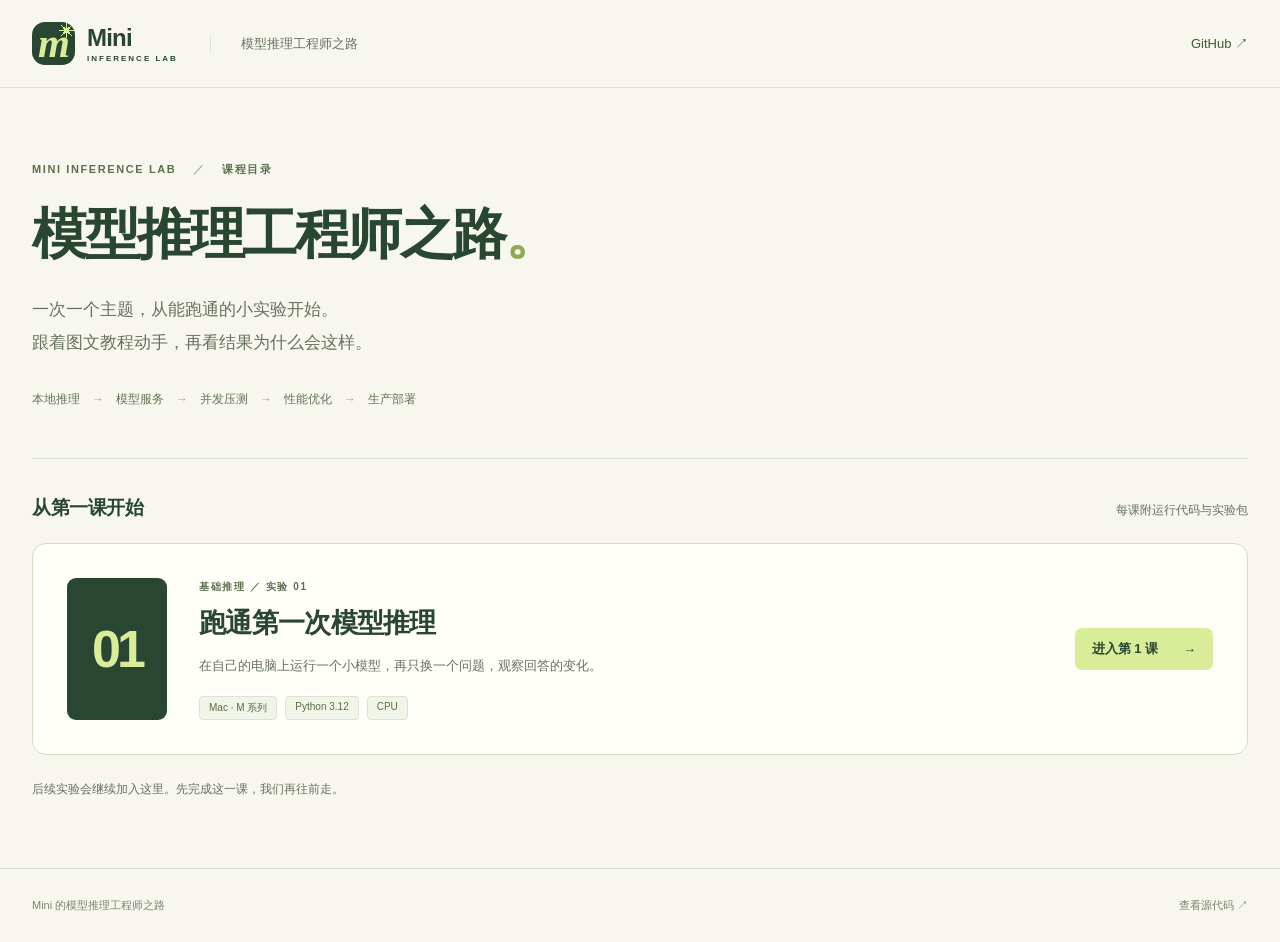
==== docs/index.html @ 0062525c "Use a neutral prompt for the first inference experiment" ====
<!doctype html>
<html lang="zh-CN">
<head>
  <meta charset="utf-8">
  <meta name="viewport" content="width=device-width, initial-scale=1">
  <meta name="theme-color" content="#f7f6ef">
  <meta name="description" content="Mini 的模型推理工程师之路：一次一个小实验，图文教程、运行代码与实验包。">
  <title>课程目录 · Mini 的模型推理工程师之路</title>
  <link rel="icon" href="assets/favicon.svg" type="image/svg+xml">
  <link rel="stylesheet" href="assets/site.css?v=3a48f8fc6dbc">
</head>
<body class="catalog-page">
  <a class="skip-link" href="#lessons">跳到课程目录</a>
  <header class="site-header">
    <a class="brand" href="./" aria-label="Mini Inference Lab 首页"><span class="brand-mark">m<span>✳</span></span><span>Mini<span class="brand-sub">INFERENCE LAB</span></span></a>
    <span class="series-name">模型推理工程师之路</span>
    <a class="repository-link" href="https://github.com/newbdez33/mini-inference-lab">GitHub ↗</a>
  </header>
  <main>
    <section class="catalog-intro" aria-labelledby="page-title">
      <p class="eyebrow">MINI INFERENCE LAB <span>／</span> 课程目录</p>
      <h1 id="page-title">模型推理工程师之路<span>。</span></h1>
      <p class="hero-description">一次一个主题，从能跑通的小实验开始。<br>跟着图文教程动手，再看结果为什么会这样。</p>
      <p class="catalog-route">本地推理 <span>→</span> 模型服务 <span>→</span> 并发压测 <span>→</span> 性能优化 <span>→</span> 生产部署</p>
    </section>
    <section id="lessons" class="lesson-list" aria-labelledby="lesson-list-title">
      <div class="lesson-list-heading"><h2 id="lesson-list-title">从第一课开始</h2><p>每课附运行代码与实验包</p></div>
      <article class="lesson-card">
        <span class="lesson-number" aria-hidden="true">01</span>
        <div class="lesson-description"><p class="eyebrow">基础推理 ／ 实验 01</p><h3><a href="ep1/">跑通第一次模型推理</a></h3><p>在自己的电脑上运行一个小模型，再只换一个问题，观察回答的变化。</p><ul class="lesson-tags" aria-label="实验环境"><li>Mac · M 系列</li><li>Python 3.12</li><li>CPU</li></ul></div>
        <a class="lesson-entry" href="ep1/" aria-label="进入第 1 课：跑通第一次模型推理">进入第 1 课 <span aria-hidden="true">→</span></a>
      </article>
      <p class="catalog-note">后续实验会继续加入这里。先完成这一课，我们再往前走。</p>
    </section>
  </main>
  <footer class="site-footer"><span>Mini 的模型推理工程师之路</span><div><a href="https://github.com/newbdez33/mini-inference-lab">查看源代码 ↗</a></div></footer>
</body>
</html>
---- docs/assets/site.css ----
:root { color-scheme: light; --paper: #f7f6ef; --ink: #294632; --muted: #65725f; --line: #dce2d2; --lime: #d9ed99; --code: #263c30; }
* { box-sizing: border-box; }
html { scroll-padding-top: 110px; }
body { margin: 0; background: var(--paper); color: var(--ink); font-family: -apple-system, BlinkMacSystemFont, "PingFang SC", "Microsoft YaHei", sans-serif; -webkit-font-smoothing: antialiased; }
a { color: #385c35; text-underline-offset: 4px; }
a:hover { color: #152f20; }
button, a { -webkit-tap-highlight-color: transparent; }
button { font: inherit; cursor: pointer; }
:focus-visible { outline: 3px solid #6c863f; outline-offset: 4px; }
.skip-link { position: fixed; top: -80px; left: 20px; padding: 14px 20px; background: white; z-index: 100; }
.skip-link:focus { top: 12px; }
.site-header { height: 88px; border-bottom: 1px solid var(--line); display: flex; align-items: center; gap: 32px; padding: 0 max(32px, calc((100vw - 1320px) / 2)); background: #f7f6eff5; position: sticky; top: 0; z-index: 10; }
.brand { display: flex; align-items: center; gap: 12px; color: var(--ink); text-decoration: none; font-size: 24px; font-weight: 750; letter-spacing: -.8px; }
.brand-mark { width: 43px; height: 43px; border-radius: 13px; background: var(--ink); color: var(--lime); font: italic 700 41px/43px Georgia, serif; text-align: center; position: relative; }
.brand-mark > span { position: absolute; font: 16px/1 sans-serif; top: 2px; right: 1px; }
.brand-sub { display: block; font-size: 8px; font-weight: 600; letter-spacing: 2px; margin-top: 2px; }
.series-name { border-left: 1px solid var(--line); padding-left: 30px; color: var(--muted); font-size: 13px; }
.repository-link { margin-left: auto; font-size: 13px; text-decoration: none; }
main { max-width: 1320px; margin: auto; padding: 0 32px; }
.breadcrumb { display: flex; align-items: center; gap: 13px; padding-top: 28px; color: var(--muted); font-size: 12px; }
.breadcrumb a { text-decoration: none; }
.breadcrumb + .hero { padding-top: 38px; }
.hero { display: grid; grid-template-columns: 1.2fr 1fr; gap: 72px; padding: 76px 0 72px; align-items: center; border-bottom: 1px solid var(--line); }
.eyebrow { font-size: 11px; font-weight: 700; letter-spacing: 1.6px; line-height: 1.7; margin: 0 0 20px; color: #5a714c; }
.eyebrow span { padding: 0 12px; color: #a3ae94; }
h1 { font-size: clamp(36px, 4.3vw, 58px); line-height: 1.3; letter-spacing: -2.5px; margin: 0; font-weight: 750; }
h1 > span { color: #90aa54; }
.hero-description { font-size: 17px; line-height: 1.9; color: var(--muted); margin: 24px 0 28px; }
.hero-actions { display: flex; align-items: center; gap: 25px; }
.primary-button { display: inline-flex; gap: 30px; align-items: center; padding: 15px 22px; background: var(--ink); color: #fffef3; border-radius: 9px; text-decoration: none; font-size: 14px; font-weight: 650; }
.primary-button:hover { background: #3d5a39; color: #fffef3; }
.primary-button span { color: var(--lime); font-size: 20px; }
.secondary-link { font-size: 13px; text-decoration: none; }
.hero-meta { font-size: 11px; color: #647357; margin: 24px 0 0; }
.hero-meta span { margin: 0 11px; }
.hero-terminal { background: var(--code); color: #f1f3e5; border-radius: 16px; overflow: hidden; box-shadow: 0 12px 0 #e4e7d8; }
.terminal-bar { display: flex; align-items: center; justify-content: space-between; padding: 17px 24px; background: #344c3c; font: 10px/1.4 ui-monospace, monospace; color: #c3d0b5; letter-spacing: 1.2px; }
.terminal-dots { letter-spacing: 4px; font-size: 9px; color: #94a87d; }
.terminal-content { padding: 28px 30px 24px; }
.terminal-prompt { font: 12px/1.5 ui-monospace, monospace; color: #bace95; margin: 0 0 10px; }
.terminal-question { font-size: 18px; margin: 0; line-height: 1.6; }
.terminal-divider { height: 1px; background: #49604a; margin: 24px 0; }
.terminal-answer { font-size: 18px; line-height: 1.9; margin: 0; }
.terminal-caption { color: #bfccb3; font-size: 10px; margin: 22px 0 0; }
.tutorial-layout { display: grid; grid-template-columns: 245px minmax(0, 1fr); gap: 70px; align-items: start; padding: 52px 0 72px; }
.sidebar { position: sticky; top: 120px; font-size: 13px; }
.nav-label { margin: 0 0 17px; font-size: 11px; letter-spacing: 2px; color: #708160; }
.toc ul { list-style: none; margin: 0; padding: 0; }
.toc > ul > li { margin: 4px 0; }
.toc a { display: block; padding: 10px 12px; border-left: 2px solid transparent; color: #6b775f; text-decoration: none; line-height: 1.5; }
.toc a:hover, .toc a[aria-current="location"] { color: var(--ink); border-left-color: #839c4b; background: #ebefdf; }
.sidebar-note { border-top: 1px solid var(--line); margin-top: 24px; padding: 24px 12px; display: flex; gap: 13px; color: #7b896a; }
.sidebar-note > span { font-size: 28px; }
.sidebar-note p { margin: 0; font-size: 11px; line-height: 1.9; }
.tutorial { max-width: 870px; min-width: 0; font-size: 15px; line-height: 1.95; color: #3e503c; }
.tutorial > p:first-child { font-size: 19px; line-height: 1.8; color: var(--ink); margin-top: 0; }
.tutorial h2 { color: var(--ink); font-size: 26px; line-height: 1.5; letter-spacing: -.6px; margin: 60px 0 23px; padding-top: 28px; border-top: 1px solid var(--line); }
.tutorial h2:first-of-type { margin-top: 38px; }
.tutorial p { margin: 17px 0; }
.tutorial strong { color: #294632; font-weight: 650; }
.tutorial ol, .tutorial ul { padding-left: 24px; }
.tutorial li { margin: 10px 0; }
code { font-family: ui-monospace, SFMono-Regular, Menlo, Consolas, "Liberation Mono", monospace; font-size: .88em; background: #e9eddf; color: #315433; padding: 2px 5px; border-radius: 4px; overflow-wrap: anywhere; }
pre { background: var(--code); color: #edf3e0; padding: 22px 23px; border-radius: 10px; overflow-x: auto; font-size: 14px; line-height: 1.85; margin: 19px 0; tab-size: 4; }
pre code { font-size: inherit; background: none; color: inherit; padding: 0; border-radius: 0; overflow-wrap: normal; white-space: pre; }
.code-block { margin: 22px 0; border-radius: 10px; background: var(--code); overflow: hidden; }
.code-block pre { margin: 0; border-radius: 0; padding-top: 14px; }
.code-toolbar { display: flex; justify-content: space-between; align-items: center; padding: 10px 16px 0 23px; color: #c4d4b4; font: 10px/1.7 ui-monospace, monospace; letter-spacing: 1px; }
.copy-button { color: #e6eed9; background: #3d5540; border: 1px solid #66805a; border-radius: 5px; padding: 4px 10px; font-size: 11px; letter-spacing: 0; min-width: 66px; }
.copy-button:hover { background: #506a43; }
.tutorial table { border-collapse: collapse; width: 100%; margin: 24px 0; font-size: 13px; }
.tutorial th, .tutorial td { border-bottom: 1px solid var(--line); padding: 13px 14px; text-align: left; vertical-align: top; }
.tutorial th { color: var(--ink); font-weight: 650; background: #edf0e3; }
.tutorial td:first-child { min-width: 145px; }
.tutorial blockquote { margin: 24px 0; border-left: 3px solid #93aa5a; padding: 12px 23px; background: #edf1df; color: #344d2e; border-radius: 0 10px 10px 0; }
.tutorial blockquote p { margin: 5px 0; font-size: 16px; }
.tutorial a[href$="mini-lab-01.zip"] { display: inline-block; background: var(--lime); border: 1px solid #bdce8e; border-radius: 7px; padding: 8px 17px; text-decoration: none; font-size: 14px; font-weight: 650; }
details { margin: 25px 0; border: 1px solid #d4ddc8; border-radius: 10px; background: #fcfcf6; padding: 0 22px; }
summary { color: #3f5b35; cursor: pointer; font-size: 14px; font-weight: 650; padding: 16px 0; }
details[open] { padding-bottom: 13px; }
.next-experiment { border-top: 1px solid var(--line); padding: 43px 0 55px; display: flex; justify-content: space-between; align-items: center; }
.next-experiment h2 { margin: 0; font-size: 25px; letter-spacing: -.5px; }
.next-experiment .eyebrow { margin-bottom: 10px; }
.next-experiment p:last-child { color: var(--muted); font-size: 13px; margin: 15px 0 0; }
.next-experiment > span { font-size: 80px; letter-spacing: -6px; color: #d1d9bf; font-weight: 750; }
.site-footer { border-top: 1px solid var(--line); padding: 27px max(32px, calc((100vw - 1256px) / 2)); display: flex; justify-content: space-between; gap: 24px; color: #78856c; font-size: 11px; line-height: 1.7; }
.site-footer > div { display: flex; gap: 24px; }
.site-footer a { color: inherit; text-decoration: none; }
.catalog-page { min-height: 100vh; display: flex; flex-direction: column; }
.catalog-page main { width: 100%; flex: 1; }
.catalog-intro { padding: 72px 0 48px; border-bottom: 1px solid var(--line); }
.catalog-route { display: flex; flex-wrap: wrap; gap: 12px; font-size: 12px; line-height: 1.8; color: #647357; margin: 30px 0 0; }
.catalog-route span { color: #9aaa80; }
.lesson-list { padding: 36px 0 68px; }
.lesson-list-heading { display: flex; align-items: baseline; justify-content: space-between; gap: 20px; margin-bottom: 22px; }
.lesson-list-heading h2 { margin: 0; font-size: 19px; letter-spacing: -.4px; }
.lesson-list-heading p { margin: 0; color: var(--muted); font-size: 12px; }
.lesson-card { display: grid; grid-template-columns: 100px minmax(0, 1fr) auto; align-items: center; gap: 32px; padding: 34px; background: #fffef8; border: 1px solid #d3ddc4; border-radius: 14px; }
.lesson-number { display: flex; align-items: center; justify-content: center; min-height: 126px; align-self: stretch; border-radius: 9px; background: var(--ink); color: var(--lime); font-size: 52px; font-weight: 650; letter-spacing: -4px; }
.lesson-description .eyebrow { margin-bottom: 10px; font-size: 10px; }
.lesson-description h3 { margin: 0; font-size: 27px; letter-spacing: -.7px; }
.lesson-description h3 a { text-decoration: none; color: var(--ink); }
.lesson-description h3 a:hover { text-decoration: underline; }
.lesson-description > p:not(.eyebrow) { margin: 13px 0 0; color: var(--muted); font-size: 13px; line-height: 1.8; }
.lesson-tags { list-style: none; display: flex; flex-wrap: wrap; gap: 8px; margin: 18px 0 0; padding: 0; }
.lesson-tags li { font-size: 10px; color: #586e45; border: 1px solid #dce3cf; background: #f1f4e8; padding: 4px 9px; border-radius: 4px; }
.lesson-entry { display: inline-flex; align-items: center; gap: 25px; padding: 12px 17px; border-radius: 7px; background: var(--lime); color: var(--ink); text-decoration: none; font-size: 13px; font-weight: 650; white-space: nowrap; }
.lesson-entry:hover { background: #cde48a; }
.catalog-note { font-size: 12px; color: var(--muted); margin: 24px 0 0; line-height: 1.8; }
.sr-only { position: absolute; width: 1px; height: 1px; padding: 0; margin: -1px; overflow: hidden; clip: rect(0,0,0,0); white-space: nowrap; border: 0; }
@media (max-width: 1040px) {
  .hero { gap: 35px; }
  .tutorial-layout { gap: 38px; grid-template-columns: 210px minmax(0, 1fr); }
  .hero-actions { gap: 17px; }
  .primary-button { gap: 15px; }
}
@media (max-width: 800px) {
  .site-header { height: 76px; padding: 0 24px; gap: 20px; }
  .series-name { display: none; }
  main { padding: 0 24px; }
  .hero { grid-template-columns: 1fr; gap: 36px; padding: 44px 0; }
  .hero-terminal { max-width: 560px; }
  .hero-description { font-size: 16px; margin: 21px 0 25px; }
  .tutorial-layout { grid-template-columns: 1fr; gap: 24px; padding-top: 32px; }
  .sidebar { position: static; border-bottom: 1px solid var(--line); padding-bottom: 25px; }
  .toc ul { display: grid; grid-template-columns: 1fr 1fr; gap: 4px 15px; }
  .toc a { padding: 7px 8px; font-size: 12px; }
  .sidebar-note { display: none; }
  .tutorial { max-width: none; }
  .tutorial h2 { font-size: 23px; margin-top: 44px; }
  .site-footer { padding: 24px; flex-wrap: wrap; }
  .catalog-intro { padding: 44px 0 34px; }
  .lesson-card { grid-template-columns: 66px minmax(0, 1fr); gap: 24px; padding: 25px; }
  .lesson-number { min-height: 80px; max-height: 100px; font-size: 38px; }
  .lesson-entry { grid-column: 2; justify-self: start; }
  .lesson-list-heading { align-items: flex-start; flex-direction: column; gap: 9px; }
}
@media (max-width: 480px) {
  .site-header { padding: 0 20px; }
  main { padding: 0 20px; }
  h1 { font-size: 36px; letter-spacing: -1.6px; }
  .hero-actions { gap: 18px; }
  .primary-button { padding: 13px 17px; font-size: 13px; }
  .secondary-link { font-size: 12px; }
  .hero-meta { font-size: 10px; }
  .hero-meta span { margin: 0 6px; }
  .terminal-content { padding: 24px; }
  .terminal-answer { font-size: 17px; }
  .tutorial { font-size: 14px; }
  .tutorial > p:first-child { font-size: 17px; }
  .tutorial th, .tutorial td { padding: 10px 8px; overflow-wrap: anywhere; }
  .tutorial td:first-child { min-width: 0; width: 35%; }
  .tutorial table { font-size: 12px; }
  pre { font-size: 12px; padding-left: 17px; padding-right: 17px; }
  .code-toolbar { padding-left: 17px; }
  details { padding-left: 14px; padding-right: 14px; }
  .next-experiment h2 { font-size: 20px; }
  .next-experiment > span { font-size: 56px; margin-left: 18px; }
  .catalog-intro h1 { font-size: 34px; line-height: 1.4; }
  .catalog-route { gap: 7px; font-size: 11px; }
  .lesson-card { grid-template-columns: 1fr; gap: 20px; padding: 24px; }
  .lesson-number { width: 56px; min-height: 56px; font-size: 31px; letter-spacing: -2px; }
  .lesson-description h3 { font-size: 25px; }
  .lesson-entry { grid-column: 1; }
}
@media (prefers-reduced-motion: no-preference) { html { scroll-behavior: smooth; } }
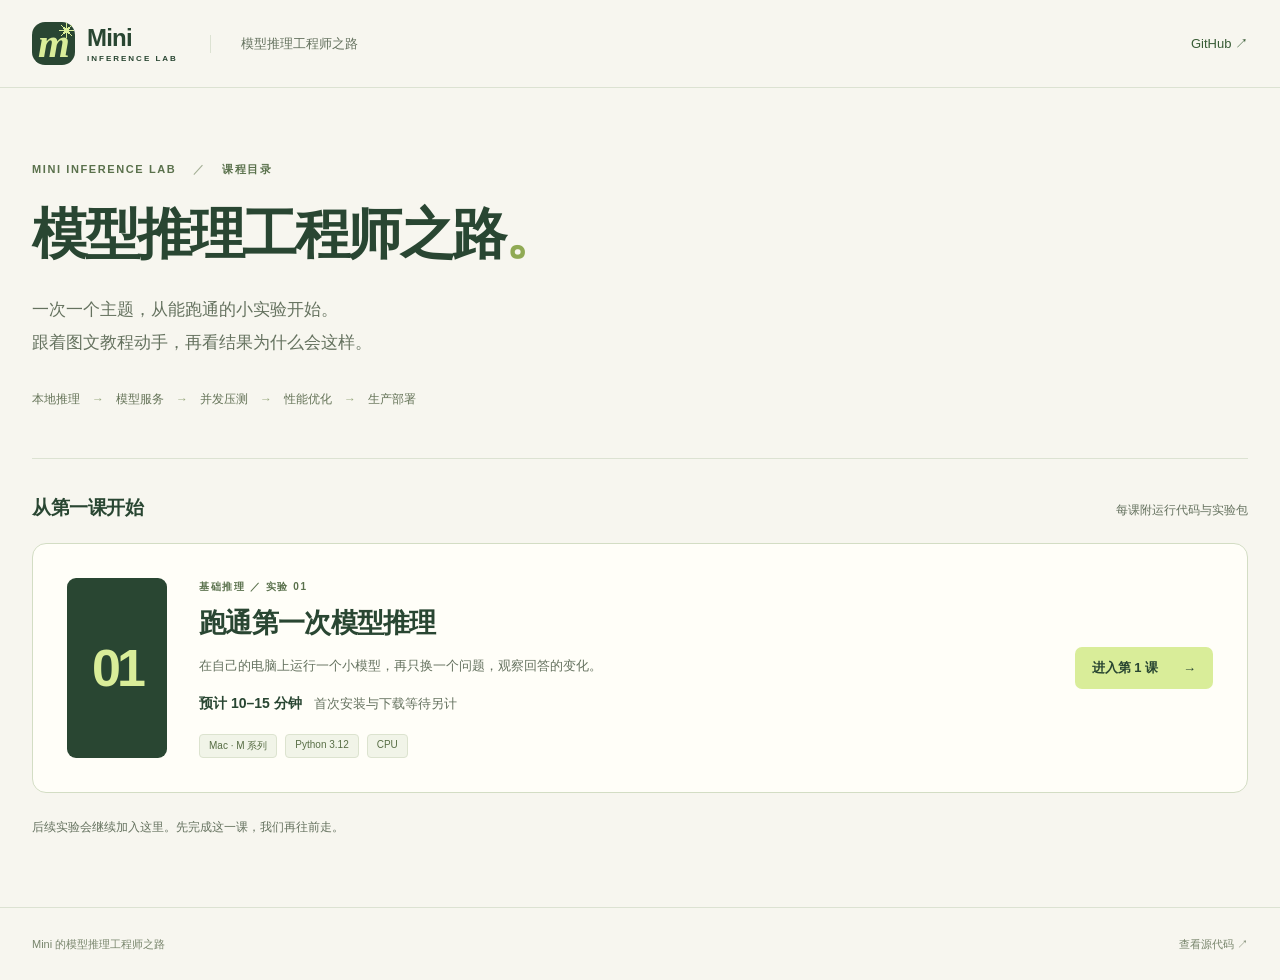
==== commit 6ad5fcb4: "Show estimated time for the first experiment" ====
--- a/docs/index.html
+++ b/docs/index.html
@@ -7,7 +7,7 @@
   <meta name="description" content="Mini 的模型推理工程师之路：一次一个小实验，图文教程、运行代码与实验包。">
   <title>课程目录 · Mini 的模型推理工程师之路</title>
   <link rel="icon" href="assets/favicon.svg" type="image/svg+xml">
-  <link rel="stylesheet" href="assets/site.css?v=3a48f8fc6dbc">
+  <link rel="stylesheet" href="assets/site.css?v=75980ca9693e">
 </head>
 <body class="catalog-page">
   <a class="skip-link" href="#lessons">跳到课程目录</a>
@@ -27,7 +27,7 @@
       <div class="lesson-list-heading"><h2 id="lesson-list-title">从第一课开始</h2><p>每课附运行代码与实验包</p></div>
       <article class="lesson-card">
         <span class="lesson-number" aria-hidden="true">01</span>
-        <div class="lesson-description"><p class="eyebrow">基础推理 ／ 实验 01</p><h3><a href="ep1/">跑通第一次模型推理</a></h3><p>在自己的电脑上运行一个小模型，再只换一个问题，观察回答的变化。</p><ul class="lesson-tags" aria-label="实验环境"><li>Mac · M 系列</li><li>Python 3.12</li><li>CPU</li></ul></div>
+        <div class="lesson-description"><p class="eyebrow">基础推理 ／ 实验 01</p><h3><a href="ep1/">跑通第一次模型推理</a></h3><p>在自己的电脑上运行一个小模型，再只换一个问题，观察回答的变化。</p><p class="experiment-time"><strong>预计 10–15 分钟</strong><span>首次安装与下载等待另计</span></p><ul class="lesson-tags" aria-label="实验环境"><li>Mac · M 系列</li><li>Python 3.12</li><li>CPU</li></ul></div>
         <a class="lesson-entry" href="ep1/" aria-label="进入第 1 课：跑通第一次模型推理">进入第 1 课 <span aria-hidden="true">→</span></a>
       </article>
       <p class="catalog-note">后续实验会继续加入这里。先完成这一课，我们再往前走。</p>
--- a/docs/assets/site.css
+++ b/docs/assets/site.css
@@ -33,6 +33,9 @@
 .secondary-link { font-size: 13px; text-decoration: none; }
 .hero-meta { font-size: 11px; color: #647357; margin: 24px 0 0; }
 .hero-meta span { margin: 0 11px; }
+.experiment-time { display: flex; flex-wrap: wrap; align-items: baseline; gap: 4px 12px; margin: 18px 0; color: var(--muted); line-height: 1.8; }
+.experiment-time strong { color: var(--ink); font-size: 14px; font-weight: 600; white-space: nowrap; }
+.experiment-time span { font-size: 13px; }
 .hero-terminal { background: var(--code); color: #f1f3e5; border-radius: 16px; overflow: hidden; box-shadow: 0 12px 0 #e4e7d8; }
 .terminal-bar { display: flex; align-items: center; justify-content: space-between; padding: 17px 24px; background: #344c3c; font: 10px/1.4 ui-monospace, monospace; color: #c3d0b5; letter-spacing: 1.2px; }
 .terminal-dots { letter-spacing: 4px; font-size: 9px; color: #94a87d; }
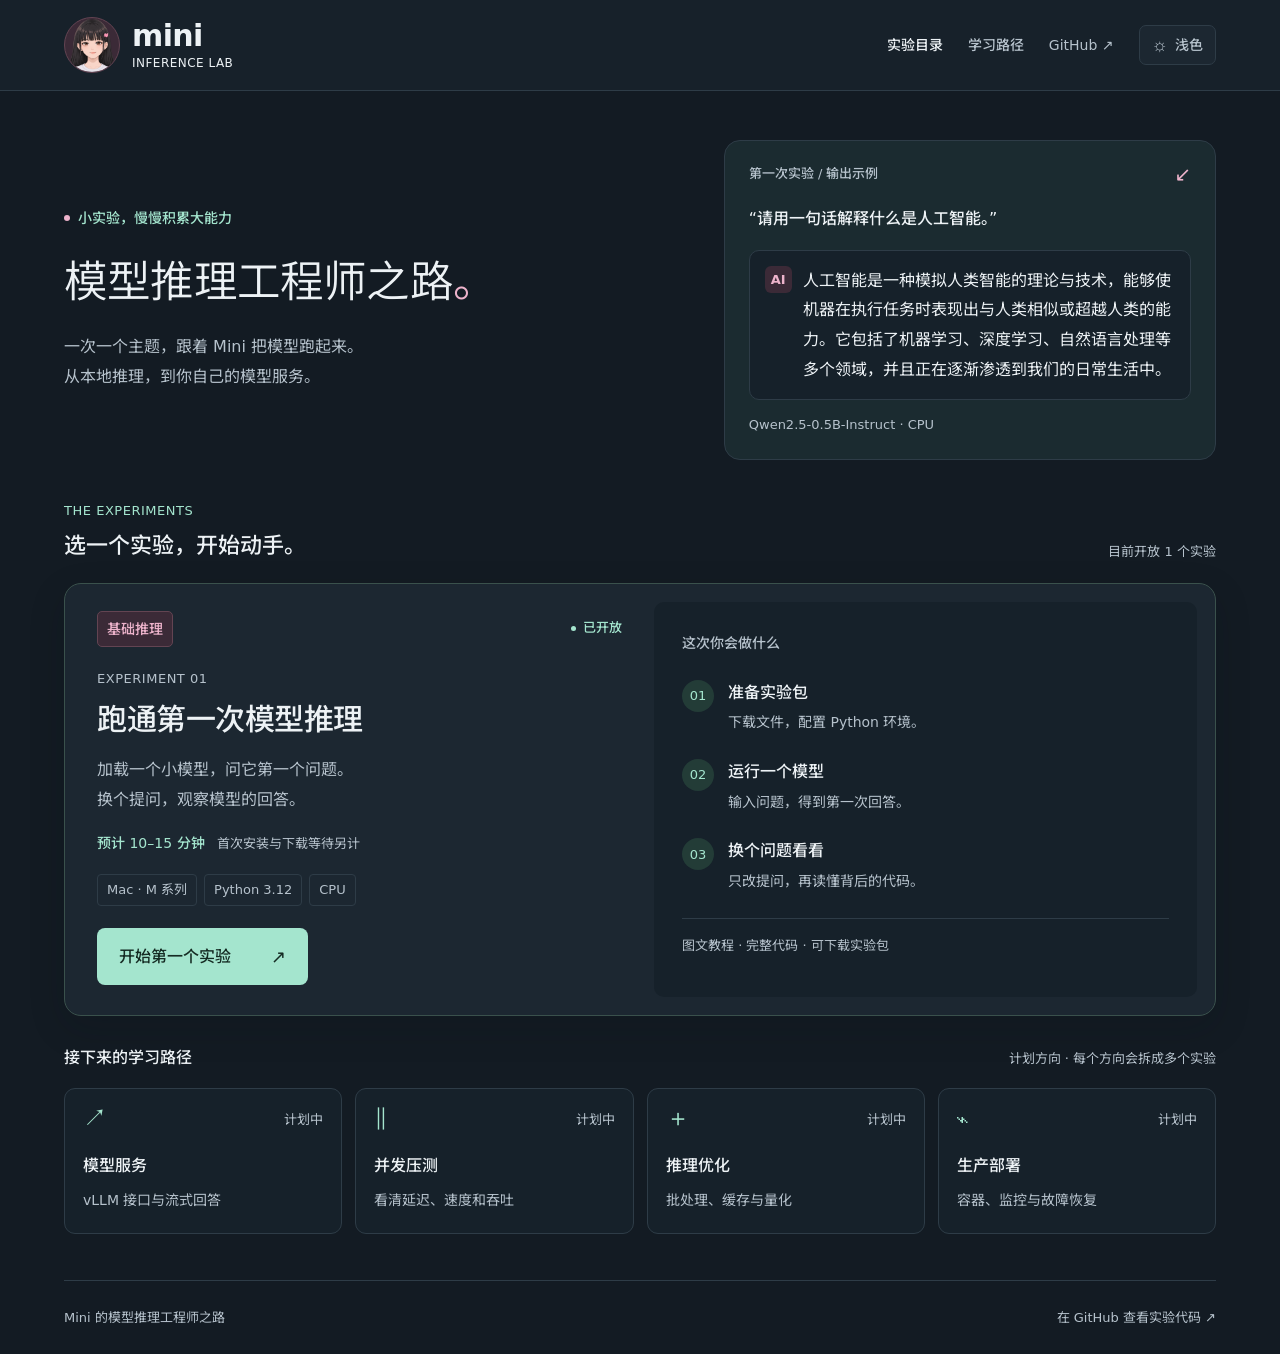
==== commit 738a22c3: "Publish the approved theme and move the first lesson to /1/" ====
--- a/docs/index.html
+++ b/docs/index.html
@@ -1,38 +1,75 @@
 <!doctype html>
-<html lang="zh-CN">
+<html lang="zh-CN" data-theme="dark">
 <head>
   <meta charset="utf-8">
   <meta name="viewport" content="width=device-width, initial-scale=1">
-  <meta name="theme-color" content="#f7f6ef">
+  <meta name="theme-color" content="#131b23">
   <meta name="description" content="Mini 的模型推理工程师之路：一次一个小实验，图文教程、运行代码与实验包。">
   <title>课程目录 · Mini 的模型推理工程师之路</title>
-  <link rel="icon" href="assets/favicon.svg" type="image/svg+xml">
-  <link rel="stylesheet" href="assets/site.css?v=75980ca9693e">
+  <link rel="canonical" href="https://newbdez33.github.io/mini-inference-lab/">
+  <link rel="icon" href="assets/mini-head.png" type="image/png">
+  <link rel="preload" href="assets/fonts/noto-sans-sc-lab.woff2" as="font" type="font/woff2" crossorigin>
+  <script src="assets/theme.js?v=ef3ef90701ad"></script>
+  <link rel="stylesheet" href="assets/site.css?v=29868e59d296">
 </head>
 <body class="catalog-page">
-  <a class="skip-link" href="#lessons">跳到课程目录</a>
+  <a class="skip-link" href="#catalog">跳到实验目录</a>
   <header class="site-header">
-    <a class="brand" href="./" aria-label="Mini Inference Lab 首页"><span class="brand-mark">m<span>✳</span></span><span>Mini<span class="brand-sub">INFERENCE LAB</span></span></a>
-    <span class="series-name">模型推理工程师之路</span>
-    <a class="repository-link" href="https://github.com/newbdez33/mini-inference-lab">GitHub ↗</a>
+    <a class="brand" href="./" aria-label="Mini Inference Lab 首页"><span class="avatar"><img src="assets/mini-head.png" alt="" width="56" height="56"></span><span>mini<span class="brand-sub">INFERENCE LAB</span></span></a>
+    <nav aria-label="主导航">
+      <a class="nav-catalog" href="#catalog" aria-current="page">实验目录</a>
+      <a class="nav-roadmap" href="#roadmap">学习路径</a>
+      <a class="nav-github" href="https://github.com/newbdez33/mini-inference-lab" target="_blank" rel="noopener">GitHub ↗</a>
+      <button class="theme-toggle" type="button" aria-label="切换为浅色主题"><span data-theme-icon aria-hidden="true">☼</span><span data-theme-label>浅色</span></button>
+    </nav>
   </header>
-  <main>
-    <section class="catalog-intro" aria-labelledby="page-title">
-      <p class="eyebrow">MINI INFERENCE LAB <span>／</span> 课程目录</p>
-      <h1 id="page-title">模型推理工程师之路<span>。</span></h1>
-      <p class="hero-description">一次一个主题，从能跑通的小实验开始。<br>跟着图文教程动手，再看结果为什么会这样。</p>
-      <p class="catalog-route">本地推理 <span>→</span> 模型服务 <span>→</span> 并发压测 <span>→</span> 性能优化 <span>→</span> 生产部署</p>
+  <main class="lab-layout">
+    <section class="lab-hero" aria-labelledby="page-title">
+      <div class="lab-hero-copy">
+        <p class="eyebrow"><span class="hero-dot" aria-hidden="true"></span> 小实验，慢慢积累大能力</p>
+        <h1 id="page-title"><span class="title-phrase">模型推理</span><wbr><span class="title-phrase">工程师之路<span class="accent">。</span></span></h1>
+        <p>一次一个主题，跟着 Mini 把模型跑起来。<br>从本地推理，到你自己的模型服务。</p>
+      </div>
+      <div class="lab-sample">
+        <div class="sample-label"><span>第一次实验 / 输出示例</span><span aria-hidden="true">↙</span></div>
+        <p class="sample-question">“请用一句话解释什么是人工智能。”</p>
+        <div class="sample-answer"><span class="model-symbol" aria-hidden="true">AI</span><p>人工智能是一种模拟人类智能的理论与技术，能够使机器在执行任务时表现出与人类相似或超越人类的能力。它包括了机器学习、深度学习、自然语言处理等多个领域，并且正在逐渐渗透到我们的日常生活中。</p></div>
+        <span class="sample-model">Qwen2.5-0.5B-Instruct · CPU</span>
+      </div>
     </section>
-    <section id="lessons" class="lesson-list" aria-labelledby="lesson-list-title">
-      <div class="lesson-list-heading"><h2 id="lesson-list-title">从第一课开始</h2><p>每课附运行代码与实验包</p></div>
-      <article class="lesson-card">
-        <span class="lesson-number" aria-hidden="true">01</span>
-        <div class="lesson-description"><p class="eyebrow">基础推理 ／ 实验 01</p><h3><a href="ep1/">跑通第一次模型推理</a></h3><p>在自己的电脑上运行一个小模型，再只换一个问题，观察回答的变化。</p><p class="experiment-time"><strong>预计 10–15 分钟</strong><span>首次安装与下载等待另计</span></p><ul class="lesson-tags" aria-label="实验环境"><li>Mac · M 系列</li><li>Python 3.12</li><li>CPU</li></ul></div>
-        <a class="lesson-entry" href="ep1/" aria-label="进入第 1 课：跑通第一次模型推理">进入第 1 课 <span aria-hidden="true">→</span></a>
+    <section id="catalog" class="lab-catalog" aria-labelledby="catalog-title">
+      <div class="section-label"><div><p class="eyebrow">THE EXPERIMENTS</p><h2 id="catalog-title">选一个实验，开始动手。</h2></div><span>目前开放 1 个实验</span></div>
+      <article class="lab-feature">
+        <div class="lab-feature-copy">
+          <div class="feature-eyebrow"><span class="chapter-label">基础推理</span><span class="status-dot">已开放</span></div>
+          <p class="feature-number">EXPERIMENT 01</p>
+          <h3>跑通第一次模型推理</h3>
+          <p class="lesson-copy">加载一个小模型，问它第一个问题。<br>换个提问，观察模型的回答。</p>
+          <p class="experiment-time"><strong>预计 10–15 分钟</strong><span>首次安装与下载等待另计</span></p>
+          <ul class="tags" aria-label="实验环境"><li>Mac · M 系列</li><li>Python 3.12</li><li>CPU</li></ul>
+          <a class="button" href="1/">开始第一个实验 <span aria-hidden="true">↗</span></a>
+        </div>
+        <div class="lab-recipe">
+          <span class="recipe-title">这次你会做什么</span>
+          <ol>
+            <li><span>01</span><div><strong>准备实验包</strong><p>下载文件，配置 Python 环境。</p></div></li>
+            <li><span>02</span><div><strong>运行一个模型</strong><p>输入问题，得到第一次回答。</p></div></li>
+            <li><span>03</span><div><strong>换个问题看看</strong><p>只改提问，再读懂背后的代码。</p></div></li>
+          </ol>
+          <p class="recipe-bottom">图文教程 · 完整代码 · 可下载实验包</p>
+        </div>
       </article>
-      <p class="catalog-note">后续实验会继续加入这里。先完成这一课，我们再往前走。</p>
+    </section>
+    <section id="roadmap" class="lab-roadmap" aria-labelledby="roadmap-title">
+      <div class="planned-heading"><h2 id="roadmap-title">接下来的学习路径</h2><span>计划方向 · 每个方向会拆成多个实验</span></div>
+      <div class="path-grid">
+        <article><div class="path-top"><span class="path-icon" aria-hidden="true">↗</span><span>计划中</span></div><h3>模型服务</h3><p>vLLM 接口与流式回答</p></article>
+        <article><div class="path-top"><span class="path-icon" aria-hidden="true">∥</span><span>计划中</span></div><h3>并发压测</h3><p>看清延迟、速度和吞吐</p></article>
+        <article><div class="path-top"><span class="path-icon" aria-hidden="true">＋</span><span>计划中</span></div><h3>推理优化</h3><p>批处理、缓存与量化</p></article>
+        <article><div class="path-top"><span class="path-icon" aria-hidden="true">⌁</span><span>计划中</span></div><h3>生产部署</h3><p>容器、监控与故障恢复</p></article>
+      </div>
     </section>
   </main>
-  <footer class="site-footer"><span>Mini 的模型推理工程师之路</span><div><a href="https://github.com/newbdez33/mini-inference-lab">查看源代码 ↗</a></div></footer>
+  <footer class="site-footer"><span>Mini 的模型推理工程师之路</span><a href="https://github.com/newbdez33/mini-inference-lab" target="_blank" rel="noopener">在 GitHub 查看实验代码 ↗</a></footer>
 </body>
 </html>
--- a/docs/assets/site.css
+++ b/docs/assets/site.css
@@ -1,169 +1,273 @@
-:root { color-scheme: light; --paper: #f7f6ef; --ink: #294632; --muted: #65725f; --line: #dce2d2; --lime: #d9ed99; --code: #263c30; }
+@font-face {
+  font-family: "Noto Sans SC";
+  src: url("fonts/noto-sans-sc-lab.woff2") format("woff2");
+  font-style: normal;
+  font-weight: 100 900;
+  font-display: swap;
+}
+
+:root {
+  color-scheme: dark;
+  --font-sans: system-ui, -apple-system, BlinkMacSystemFont, "Segoe UI", "PingFang SC", "Microsoft YaHei", "Noto Sans SC", sans-serif;
+  --font-mono: ui-monospace, SFMono-Regular, Menlo, Consolas, "Liberation Mono", monospace;
+  --paper: #131b23;
+  --ink: #edf2f5;
+  --muted: #b6c2cc;
+  --line: #2e3c47;
+  --accent: #a4e5ce;
+  --pink: #edb3cb;
+  --pink-soft: #3b2a37;
+  --pink-line: #634452;
+  --header: #17212a;
+  --surface: #1c2731;
+  --surface-inset: #16212a;
+  --sample: #1b2b30;
+  --soft: #233c37;
+  --feature-border: #3a514c;
+  --button: #a4e5ce;
+  --button-ink: #152b23;
+  --shadow: 0 12px 35px #0a11192c;
+}
+:root[data-theme="light"] {
+  color-scheme: light;
+  --paper: #f4f7f5;
+  --ink: #243832;
+  --muted: #586d64;
+  --line: #cddcd3;
+  --accent: #29624e;
+  --pink: #974463;
+  --pink-soft: #f3e3eb;
+  --pink-line: #dfbdcb;
+  --header: #f9fbf9;
+  --surface: #ffffff;
+  --surface-inset: #eef3f0;
+  --sample: #e9f0ed;
+  --soft: #e0efe7;
+  --feature-border: #b8ccc0;
+  --button: #2e6553;
+  --button-ink: #ffffff;
+  --shadow: 0 8px 30px #183e2d0a;
+}
 * { box-sizing: border-box; }
-html { scroll-padding-top: 110px; }
-body { margin: 0; background: var(--paper); color: var(--ink); font-family: -apple-system, BlinkMacSystemFont, "PingFang SC", "Microsoft YaHei", sans-serif; -webkit-font-smoothing: antialiased; }
-a { color: #385c35; text-underline-offset: 4px; }
-a:hover { color: #152f20; }
+html { scroll-padding-top: 28px; }
+body { margin: 0; background: var(--paper); color: var(--ink); font: 400 16px/1.75 var(--font-sans); font-synthesis: none; font-optical-sizing: auto; font-kerning: normal; -webkit-font-smoothing: auto; }
+a { color: inherit; text-underline-offset: 4px; }
 button, a { -webkit-tap-highlight-color: transparent; }
 button { font: inherit; cursor: pointer; }
-:focus-visible { outline: 3px solid #6c863f; outline-offset: 4px; }
-.skip-link { position: fixed; top: -80px; left: 20px; padding: 14px 20px; background: white; z-index: 100; }
+img { display: block; max-width: 100%; }
+h1, h2, h3, p { margin-top: 0; }
+:focus-visible { outline: 3px solid var(--accent); outline-offset: 5px; }
+.skip-link { position: absolute; top: -100px; left: 20px; padding: 12px 18px; background: var(--ink); color: var(--paper); z-index: 10; }
 .skip-link:focus { top: 12px; }
-.site-header { height: 88px; border-bottom: 1px solid var(--line); display: flex; align-items: center; gap: 32px; padding: 0 max(32px, calc((100vw - 1320px) / 2)); background: #f7f6eff5; position: sticky; top: 0; z-index: 10; }
-.brand { display: flex; align-items: center; gap: 12px; color: var(--ink); text-decoration: none; font-size: 24px; font-weight: 750; letter-spacing: -.8px; }
-.brand-mark { width: 43px; height: 43px; border-radius: 13px; background: var(--ink); color: var(--lime); font: italic 700 41px/43px Georgia, serif; text-align: center; position: relative; }
-.brand-mark > span { position: absolute; font: 16px/1 sans-serif; top: 2px; right: 1px; }
-.brand-sub { display: block; font-size: 8px; font-weight: 600; letter-spacing: 2px; margin-top: 2px; }
-.series-name { border-left: 1px solid var(--line); padding-left: 30px; color: var(--muted); font-size: 13px; }
-.repository-link { margin-left: auto; font-size: 13px; text-decoration: none; }
-main { max-width: 1320px; margin: auto; padding: 0 32px; }
-.breadcrumb { display: flex; align-items: center; gap: 13px; padding-top: 28px; color: var(--muted); font-size: 12px; }
+.site-header { display: flex; align-items: center; gap: 25px; height: 91px; padding: 0 5%; background: var(--header); border-bottom: 1px solid var(--line); }
+.brand { display: inline-flex; align-items: center; gap: 12px; color: var(--ink); text-decoration: none; font-size: 30px; font-weight: 600; letter-spacing: -.6px; line-height: 1; }
+.avatar { display: block; width: 56px; height: 56px; background: var(--pink-soft); border: 1px solid var(--pink-line); border-radius: 50%; overflow: hidden; flex: 0 0 auto; }
+.avatar img { width: 100%; height: 100%; object-fit: contain; }
+.brand-sub { display: block; margin-top: 6px; font-size: 12px; font-weight: 500; letter-spacing: .04em; }
+.site-header nav { display: flex; align-items: center; gap: 25px; margin-left: auto; }
+.site-header nav a { color: var(--muted); font-size: 14px; font-weight: 500; text-decoration: none; }
+.site-header nav a[aria-current] { color: var(--ink); }
+.site-header nav a:hover { color: var(--accent); }
+.theme-toggle { display: inline-flex; align-items: center; justify-content: center; gap: 7px; min-height: 40px; padding: 7px 12px; border: 1px solid var(--line); border-radius: 7px; background: var(--surface); color: var(--muted); font: 500 14px/1.5 var(--font-sans); }
+.theme-toggle:hover { color: var(--ink); border-color: var(--accent); }
+.theme-toggle [data-theme-icon] { font: 18px/1 sans-serif; }
+.eyebrow { margin: 0 0 22px; color: var(--accent); font-size: 13px; font-weight: 500; line-height: 1.6; letter-spacing: .04em; }
+.accent { color: var(--pink); }
+.title-phrase { display: inline-block; }
+.button { display: inline-flex; align-items: center; justify-content: space-between; gap: 33px; min-height: 48px; padding: 13px 22px; background: var(--button); color: var(--button-ink); border-radius: 8px; font-size: 16px; font-weight: 500; text-decoration: none; }
+.button:hover { filter: brightness(.93); }
+.button > span { font-size: 18px; }
+.tags { display: flex; flex-wrap: wrap; gap: 7px; list-style: none; padding: 0; margin: 22px 0 30px; }
+.tags li { font-size: 13px; line-height: 1.5; padding: 5px 9px; border: 1px solid var(--line); border-radius: 4px; color: var(--muted); }
+.status-dot { display: inline-flex; align-items: center; gap: 7px; color: var(--accent); font-size: 13px; font-weight: 500; }
+.status-dot::before { content: ""; width: 5px; height: 5px; border-radius: 50%; background: currentColor; }
+.section-label { display: flex; align-items: center; justify-content: space-between; gap: 20px; margin-bottom: 20px; }
+.section-label h2 { margin: 0; font-size: 22px; font-weight: 500; line-height: 1.6; }
+.section-label > span { color: var(--muted); font-size: 13px; line-height: 1.7; }
+.lesson-copy { color: var(--muted); font-size: 16px; line-height: 1.9; margin-bottom: 0; }
+.experiment-time { display: flex; flex-wrap: wrap; align-items: baseline; gap: 4px 12px; margin: 16px 0 0; color: var(--muted); font-size: 13px; line-height: 1.8; }
+.experiment-time strong { color: var(--accent); font-size: 14px; font-weight: 500; white-space: nowrap; }
+.planned-heading { display: flex; align-items: center; justify-content: space-between; gap: 16px; }
+.planned-heading h2 { margin: 0; font-size: 16px; font-weight: 500; }
+.planned-heading > span { color: var(--muted); font-size: 13px; line-height: 1.8; }
+.site-footer { display: flex; justify-content: space-between; gap: 20px; margin-inline: 5%; padding: 25px 0; border-top: 1px solid var(--line); color: var(--muted); font-size: 13px; line-height: 1.8; }
+.site-footer a { text-decoration: none; }
+.site-footer > div { display: flex; flex-wrap: wrap; gap: 10px 24px; }
+.sr-only { position: absolute; width: 1px; height: 1px; padding: 0; margin: -1px; overflow: hidden; clip: rect(0,0,0,0); white-space: nowrap; border: 0; }
+
+.lab-layout { max-width: 1280px; margin: auto; padding: 0 5% 46px; }
+.lab-hero { display: grid; grid-template-columns: 1.2fr 1fr; gap: 6%; padding: 49px 0 41px; align-items: center; }
+.lab-hero-copy .eyebrow { display: flex; align-items: center; gap: 8px; font-size: 14px; letter-spacing: 0; margin-bottom: 17px; }
+.hero-dot { width: 6px; height: 6px; border-radius: 50%; background: var(--pink); }
+.lab-hero h1 { font-family: "Noto Sans SC", var(--font-sans); font-size: clamp(32px, 3.4vw, 46px); font-weight: 350; letter-spacing: -.8px; line-height: 1.5; margin-bottom: 20px; }
+.lab-hero-copy > p:last-child { color: var(--muted); line-height: 1.9; margin-bottom: 0; }
+.lab-sample { background: var(--sample); border: 1px solid var(--line); border-radius: 16px; padding: 22px 24px; }
+.sample-label { display: flex; align-items: center; justify-content: space-between; font-size: 13px; font-weight: 500; color: var(--muted); margin-bottom: 19px; }
+.sample-label > span:last-child { font-size: 20px; line-height: .6; color: var(--pink); }
+.sample-question { font-size: 16px; font-weight: 500; margin-bottom: 17px; }
+.sample-answer { display: flex; align-items: flex-start; gap: 11px; background: var(--surface-inset); padding: 15px; border: 1px solid var(--line); border-radius: 10px; }
+.sample-answer p { font-size: 16px; line-height: 1.85; margin: 0; }
+.model-symbol { display: inline-flex; width: 27px; height: 27px; align-items: center; justify-content: center; flex: 0 0 auto; font-size: 13px; font-weight: 600; line-height: 1; background: var(--pink-soft); color: var(--pink); border-radius: 6px; }
+.sample-model { display: block; font-size: 13px; line-height: 1.8; color: var(--muted); margin-top: 13px; }
+.lab-catalog .section-label { margin-bottom: 19px; align-items: flex-end; }
+.lab-catalog .section-label .eyebrow { margin-bottom: 7px; }
+.lab-feature { display: grid; grid-template-columns: 1.05fr 1fr; overflow: hidden; background: var(--surface); border: 1px solid var(--feature-border); border-radius: 17px; box-shadow: var(--shadow); }
+.lab-feature-copy { padding: 27px 32px 30px; }
+.feature-eyebrow { display: flex; align-items: center; justify-content: space-between; margin-bottom: 22px; }
+.chapter-label { font-size: 14px; font-weight: 500; background: var(--pink-soft); border: 1px solid var(--pink-line); color: var(--pink); padding: 5px 9px; border-radius: 5px; }
+.feature-number { color: var(--muted); font-size: 13px; font-weight: 500; line-height: 1.5; letter-spacing: .04em; font-variant-numeric: tabular-nums; margin-bottom: 8px; }
+.lab-feature h3 { font-size: 30px; line-height: 1.5; font-weight: 500; letter-spacing: -.5px; margin-bottom: 13px; }
+.lab-feature .tags { margin: 18px 0 22px; }
+.lab-feature .button { gap: 40px; }
+.lab-recipe { margin: 18px 18px 18px 0; padding: 27px 28px 19px; border-radius: 10px; background: var(--surface-inset); }
+.recipe-title { color: var(--muted); font-size: 14px; font-weight: 500; }
+.lab-recipe ol { list-style: none; padding: 0; margin: 23px 0 17px; }
+.lab-recipe li { display: flex; gap: 14px; margin-bottom: 23px; }
+.lab-recipe li > span { display: flex; align-items: center; justify-content: center; width: 32px; height: 32px; flex: 0 0 auto; background: var(--soft); border-radius: 50%; color: var(--accent); font-size: 13px; font-weight: 500; line-height: 1; font-variant-numeric: tabular-nums; }
+.lab-recipe strong { display: block; font-size: 16px; line-height: 1.6; font-weight: 500; }
+.lab-recipe li p { color: var(--muted); font-size: 14px; line-height: 1.85; margin: 5px 0 0; }
+.recipe-bottom { border-top: 1px solid var(--line); padding-top: 15px; margin: 0; font-size: 13px; line-height: 1.8; color: var(--muted); }
+.lab-roadmap .planned-heading { margin: 28px 0 16px; }
+.path-grid { display: grid; grid-template-columns: repeat(4, 1fr); gap: 13px; }
+.path-grid article { border: 1px solid var(--line); border-radius: 11px; padding: 19px 18px; background: var(--surface-inset); }
+.path-top { display: flex; align-items: center; justify-content: space-between; margin-bottom: 20px; color: var(--muted); font-size: 13px; }
+.path-icon { font: 24px/1 var(--font-mono); color: var(--accent); }
+.path-grid h3 { font-size: 16px; font-weight: 500; margin-bottom: 8px; }
+.path-grid p { font-size: 14px; color: var(--muted); margin: 0; line-height: 1.8; }
+
+.lesson-layout { max-width: 1280px; margin: auto; padding: 0 5%; }
+.breadcrumb { display: flex; align-items: center; gap: 13px; padding-top: 28px; color: var(--muted); font-size: 13px; }
 .breadcrumb a { text-decoration: none; }
-.breadcrumb + .hero { padding-top: 38px; }
-.hero { display: grid; grid-template-columns: 1.2fr 1fr; gap: 72px; padding: 76px 0 72px; align-items: center; border-bottom: 1px solid var(--line); }
-.eyebrow { font-size: 11px; font-weight: 700; letter-spacing: 1.6px; line-height: 1.7; margin: 0 0 20px; color: #5a714c; }
-.eyebrow span { padding: 0 12px; color: #a3ae94; }
-h1 { font-size: clamp(36px, 4.3vw, 58px); line-height: 1.3; letter-spacing: -2.5px; margin: 0; font-weight: 750; }
-h1 > span { color: #90aa54; }
-.hero-description { font-size: 17px; line-height: 1.9; color: var(--muted); margin: 24px 0 28px; }
-.hero-actions { display: flex; align-items: center; gap: 25px; }
-.primary-button { display: inline-flex; gap: 30px; align-items: center; padding: 15px 22px; background: var(--ink); color: #fffef3; border-radius: 9px; text-decoration: none; font-size: 14px; font-weight: 650; }
-.primary-button:hover { background: #3d5a39; color: #fffef3; }
-.primary-button span { color: var(--lime); font-size: 20px; }
-.secondary-link { font-size: 13px; text-decoration: none; }
-.hero-meta { font-size: 11px; color: #647357; margin: 24px 0 0; }
-.hero-meta span { margin: 0 11px; }
-.experiment-time { display: flex; flex-wrap: wrap; align-items: baseline; gap: 4px 12px; margin: 18px 0; color: var(--muted); line-height: 1.8; }
-.experiment-time strong { color: var(--ink); font-size: 14px; font-weight: 600; white-space: nowrap; }
-.experiment-time span { font-size: 13px; }
-.hero-terminal { background: var(--code); color: #f1f3e5; border-radius: 16px; overflow: hidden; box-shadow: 0 12px 0 #e4e7d8; }
-.terminal-bar { display: flex; align-items: center; justify-content: space-between; padding: 17px 24px; background: #344c3c; font: 10px/1.4 ui-monospace, monospace; color: #c3d0b5; letter-spacing: 1.2px; }
-.terminal-dots { letter-spacing: 4px; font-size: 9px; color: #94a87d; }
-.terminal-content { padding: 28px 30px 24px; }
-.terminal-prompt { font: 12px/1.5 ui-monospace, monospace; color: #bace95; margin: 0 0 10px; }
-.terminal-question { font-size: 18px; margin: 0; line-height: 1.6; }
-.terminal-divider { height: 1px; background: #49604a; margin: 24px 0; }
-.terminal-answer { font-size: 18px; line-height: 1.9; margin: 0; }
-.terminal-caption { color: #bfccb3; font-size: 10px; margin: 22px 0 0; }
-.tutorial-layout { display: grid; grid-template-columns: 245px minmax(0, 1fr); gap: 70px; align-items: start; padding: 52px 0 72px; }
-.sidebar { position: sticky; top: 120px; font-size: 13px; }
-.nav-label { margin: 0 0 17px; font-size: 11px; letter-spacing: 2px; color: #708160; }
-.toc ul { list-style: none; margin: 0; padding: 0; }
+.lesson-hero { display: grid; grid-template-columns: 1.1fr 1fr; align-items: center; gap: 6%; padding: 38px 0 48px; border-bottom: 1px solid var(--line); }
+.lesson-hero .eyebrow { color: var(--pink); margin-bottom: 16px; }
+.lesson-hero h1 { font-family: "Noto Sans SC", var(--font-sans); font-size: clamp(32px, 3.3vw, 44px); font-weight: 400; line-height: 1.5; letter-spacing: -.8px; margin: 0; text-wrap: balance; }
+.hero-description { color: var(--muted); font-size: 16px; line-height: 1.9; margin: 20px 0; }
+.hero-actions { display: flex; flex-wrap: wrap; align-items: center; gap: 16px 24px; margin-top: 24px; }
+.secondary-link { color: var(--accent); font-size: 14px; text-decoration: none; }
+.lesson-hero .tags { margin: 24px 0 0; }
+.lesson-sample { align-self: center; }
+.tutorial-layout { display: grid; grid-template-columns: 230px minmax(0, 1fr); gap: 6%; align-items: start; padding: 42px 0 60px; }
+.sidebar { position: sticky; top: 24px; max-height: calc(100vh - 48px); overflow-y: auto; }
+.nav-label { margin: 0 0 16px; font-size: 14px; font-weight: 500; color: var(--pink); }
+.toc ul { list-style: none; padding: 0; margin: 0; }
 .toc > ul > li { margin: 4px 0; }
-.toc a { display: block; padding: 10px 12px; border-left: 2px solid transparent; color: #6b775f; text-decoration: none; line-height: 1.5; }
-.toc a:hover, .toc a[aria-current="location"] { color: var(--ink); border-left-color: #839c4b; background: #ebefdf; }
-.sidebar-note { border-top: 1px solid var(--line); margin-top: 24px; padding: 24px 12px; display: flex; gap: 13px; color: #7b896a; }
-.sidebar-note > span { font-size: 28px; }
-.sidebar-note p { margin: 0; font-size: 11px; line-height: 1.9; }
-.tutorial { max-width: 870px; min-width: 0; font-size: 15px; line-height: 1.95; color: #3e503c; }
-.tutorial > p:first-child { font-size: 19px; line-height: 1.8; color: var(--ink); margin-top: 0; }
-.tutorial h2 { color: var(--ink); font-size: 26px; line-height: 1.5; letter-spacing: -.6px; margin: 60px 0 23px; padding-top: 28px; border-top: 1px solid var(--line); }
-.tutorial h2:first-of-type { margin-top: 38px; }
-.tutorial p { margin: 17px 0; }
-.tutorial strong { color: #294632; font-weight: 650; }
-.tutorial ol, .tutorial ul { padding-left: 24px; }
+.toc a { display: block; padding: 10px 12px; border-left: 2px solid transparent; border-radius: 0 5px 5px 0; color: var(--muted); font-size: 14px; line-height: 1.65; text-decoration: none; }
+.toc a:hover, .toc a[aria-current="location"] { color: var(--accent); border-left-color: var(--accent); background: var(--soft); }
+.sidebar-note { border-top: 1px solid var(--line); padding: 22px 12px 0; margin: 24px 0 0; color: var(--muted); font-size: 13px; line-height: 1.8; }
+.tutorial { min-width: 0; font-size: 16px; line-height: 1.95; }
+.tutorial > p:first-child { margin-top: 0; font-size: 18px; line-height: 1.85; }
+.tutorial p { margin: 18px 0; }
+.tutorial h2 { margin: 56px 0 22px; padding-top: 28px; border-top: 1px solid var(--line); font-size: 24px; font-weight: 500; line-height: 1.6; letter-spacing: -.4px; }
+.tutorial h2:first-of-type { margin-top: 36px; }
+.tutorial strong { font-weight: 600; }
+.tutorial a { color: var(--accent); overflow-wrap: anywhere; }
+.tutorial ul, .tutorial ol { padding-left: 24px; }
 .tutorial li { margin: 10px 0; }
-code { font-family: ui-monospace, SFMono-Regular, Menlo, Consolas, "Liberation Mono", monospace; font-size: .88em; background: #e9eddf; color: #315433; padding: 2px 5px; border-radius: 4px; overflow-wrap: anywhere; }
-pre { background: var(--code); color: #edf3e0; padding: 22px 23px; border-radius: 10px; overflow-x: auto; font-size: 14px; line-height: 1.85; margin: 19px 0; tab-size: 4; }
-pre code { font-size: inherit; background: none; color: inherit; padding: 0; border-radius: 0; overflow-wrap: normal; white-space: pre; }
-.code-block { margin: 22px 0; border-radius: 10px; background: var(--code); overflow: hidden; }
-.code-block pre { margin: 0; border-radius: 0; padding-top: 14px; }
-.code-toolbar { display: flex; justify-content: space-between; align-items: center; padding: 10px 16px 0 23px; color: #c4d4b4; font: 10px/1.7 ui-monospace, monospace; letter-spacing: 1px; }
-.copy-button { color: #e6eed9; background: #3d5540; border: 1px solid #66805a; border-radius: 5px; padding: 4px 10px; font-size: 11px; letter-spacing: 0; min-width: 66px; }
-.copy-button:hover { background: #506a43; }
-.tutorial table { border-collapse: collapse; width: 100%; margin: 24px 0; font-size: 13px; }
-.tutorial th, .tutorial td { border-bottom: 1px solid var(--line); padding: 13px 14px; text-align: left; vertical-align: top; }
-.tutorial th { color: var(--ink); font-weight: 650; background: #edf0e3; }
-.tutorial td:first-child { min-width: 145px; }
-.tutorial blockquote { margin: 24px 0; border-left: 3px solid #93aa5a; padding: 12px 23px; background: #edf1df; color: #344d2e; border-radius: 0 10px 10px 0; }
-.tutorial blockquote p { margin: 5px 0; font-size: 16px; }
-.tutorial a[href$="mini-lab-01.zip"] { display: inline-block; background: var(--lime); border: 1px solid #bdce8e; border-radius: 7px; padding: 8px 17px; text-decoration: none; font-size: 14px; font-weight: 650; }
-details { margin: 25px 0; border: 1px solid #d4ddc8; border-radius: 10px; background: #fcfcf6; padding: 0 22px; }
-summary { color: #3f5b35; cursor: pointer; font-size: 14px; font-weight: 650; padding: 16px 0; }
-details[open] { padding-bottom: 13px; }
-.next-experiment { border-top: 1px solid var(--line); padding: 43px 0 55px; display: flex; justify-content: space-between; align-items: center; }
-.next-experiment h2 { margin: 0; font-size: 25px; letter-spacing: -.5px; }
-.next-experiment .eyebrow { margin-bottom: 10px; }
-.next-experiment p:last-child { color: var(--muted); font-size: 13px; margin: 15px 0 0; }
-.next-experiment > span { font-size: 80px; letter-spacing: -6px; color: #d1d9bf; font-weight: 750; }
-.site-footer { border-top: 1px solid var(--line); padding: 27px max(32px, calc((100vw - 1256px) / 2)); display: flex; justify-content: space-between; gap: 24px; color: #78856c; font-size: 11px; line-height: 1.7; }
-.site-footer > div { display: flex; gap: 24px; }
-.site-footer a { color: inherit; text-decoration: none; }
-.catalog-page { min-height: 100vh; display: flex; flex-direction: column; }
-.catalog-page main { width: 100%; flex: 1; }
-.catalog-intro { padding: 72px 0 48px; border-bottom: 1px solid var(--line); }
-.catalog-route { display: flex; flex-wrap: wrap; gap: 12px; font-size: 12px; line-height: 1.8; color: #647357; margin: 30px 0 0; }
-.catalog-route span { color: #9aaa80; }
-.lesson-list { padding: 36px 0 68px; }
-.lesson-list-heading { display: flex; align-items: baseline; justify-content: space-between; gap: 20px; margin-bottom: 22px; }
-.lesson-list-heading h2 { margin: 0; font-size: 19px; letter-spacing: -.4px; }
-.lesson-list-heading p { margin: 0; color: var(--muted); font-size: 12px; }
-.lesson-card { display: grid; grid-template-columns: 100px minmax(0, 1fr) auto; align-items: center; gap: 32px; padding: 34px; background: #fffef8; border: 1px solid #d3ddc4; border-radius: 14px; }
-.lesson-number { display: flex; align-items: center; justify-content: center; min-height: 126px; align-self: stretch; border-radius: 9px; background: var(--ink); color: var(--lime); font-size: 52px; font-weight: 650; letter-spacing: -4px; }
-.lesson-description .eyebrow { margin-bottom: 10px; font-size: 10px; }
-.lesson-description h3 { margin: 0; font-size: 27px; letter-spacing: -.7px; }
-.lesson-description h3 a { text-decoration: none; color: var(--ink); }
-.lesson-description h3 a:hover { text-decoration: underline; }
-.lesson-description > p:not(.eyebrow) { margin: 13px 0 0; color: var(--muted); font-size: 13px; line-height: 1.8; }
-.lesson-tags { list-style: none; display: flex; flex-wrap: wrap; gap: 8px; margin: 18px 0 0; padding: 0; }
-.lesson-tags li { font-size: 10px; color: #586e45; border: 1px solid #dce3cf; background: #f1f4e8; padding: 4px 9px; border-radius: 4px; }
-.lesson-entry { display: inline-flex; align-items: center; gap: 25px; padding: 12px 17px; border-radius: 7px; background: var(--lime); color: var(--ink); text-decoration: none; font-size: 13px; font-weight: 650; white-space: nowrap; }
-.lesson-entry:hover { background: #cde48a; }
-.catalog-note { font-size: 12px; color: var(--muted); margin: 24px 0 0; line-height: 1.8; }
-.sr-only { position: absolute; width: 1px; height: 1px; padding: 0; margin: -1px; overflow: hidden; clip: rect(0,0,0,0); white-space: nowrap; border: 0; }
-@media (max-width: 1040px) {
-  .hero { gap: 35px; }
-  .tutorial-layout { gap: 38px; grid-template-columns: 210px minmax(0, 1fr); }
-  .hero-actions { gap: 17px; }
-  .primary-button { gap: 15px; }
+code { font-family: var(--font-mono); font-size: .9em; background: var(--surface); color: var(--accent); padding: 2px 5px; border-radius: 4px; overflow-wrap: anywhere; }
+pre { background: var(--surface-inset); color: var(--ink); padding: 20px 22px; border: 1px solid var(--line); border-radius: 10px; overflow-x: auto; font: 14px/1.85 var(--font-mono); margin: 22px 0; tab-size: 4; }
+pre code { font: inherit; background: none; color: inherit; padding: 0; border-radius: 0; overflow-wrap: normal; white-space: pre; }
+pre code.language-text:not(.file-tree) { font: 16px/1.85 var(--font-sans); }
+.code-block { margin: 22px 0; border: 1px solid var(--line); border-radius: 10px; background: var(--surface-inset); overflow: hidden; }
+.code-block pre { border: 0; border-radius: 0; margin: 0; padding-top: 16px; }
+.code-toolbar { display: flex; align-items: center; justify-content: space-between; gap: 12px; padding: 12px 14px 0 22px; color: var(--muted); font-size: 13px; line-height: 1.7; letter-spacing: .04em; }
+.copy-button { color: var(--accent); background: var(--soft); border: 1px solid var(--feature-border); border-radius: 5px; padding: 5px 10px; font: 500 13px/1.5 var(--font-sans); letter-spacing: 0; min-width: 76px; }
+.copy-button:hover { border-color: var(--accent); }
+.tutorial table { border-collapse: collapse; width: 100%; margin: 24px 0; font-size: 14px; line-height: 1.85; }
+.tutorial th, .tutorial td { border-bottom: 1px solid var(--line); padding: 14px; text-align: left; vertical-align: top; }
+.tutorial th { font-weight: 500; background: var(--surface); }
+.tutorial td:first-child { width: 34%; }
+.tutorial td { overflow-wrap: anywhere; }
+.tutorial blockquote { margin: 24px 0; border-left: 3px solid var(--pink); padding: 12px 22px; background: var(--surface); border-radius: 0 10px 10px 0; }
+.tutorial blockquote p { margin: 5px 0; }
+.tutorial a[href$="mini-lab-01.zip"] { display: inline-block; background: var(--button); color: var(--button-ink); border-radius: 7px; padding: 10px 18px; text-decoration: none; font-size: 16px; font-weight: 500; }
+.tutorial details { margin: 24px 0; border: 1px solid var(--line); border-radius: 10px; background: var(--surface-inset); padding: 0 20px; }
+.tutorial summary { color: var(--accent); cursor: pointer; font-size: 16px; font-weight: 500; padding: 16px 0; }
+.tutorial details[open] { padding-bottom: 12px; }
+.next-experiment { border-top: 1px solid var(--line); padding: 36px 0 48px; display: flex; justify-content: space-between; align-items: center; gap: 24px; }
+.next-experiment .eyebrow { margin-bottom: 12px; }
+.next-experiment h2 { font-size: 24px; font-weight: 500; margin: 0; }
+.next-experiment p:last-child { color: var(--muted); font-size: 14px; margin: 15px 0 0; }
+.next-experiment > span { font-size: 64px; font-weight: 500; color: var(--pink); opacity: .6; }
+
+@media (min-width: 1500px) {
+  .site-header { padding-inline: max(5%, calc((100vw - 1190px) / 2)); }
+}
+@media (max-width: 1000px) {
+  .lab-hero { grid-template-columns: 1.05fr 1fr; gap: 5%; }
+  .lab-hero h1 { font-size: 36px; }
+  .lab-feature-copy { padding: 25px; }
+  .lab-recipe { padding-inline: 22px; }
+  .tutorial-layout { grid-template-columns: 205px minmax(0, 1fr); gap: 30px; }
+  .lesson-hero { gap: 32px; }
 }
 @media (max-width: 800px) {
-  .site-header { height: 76px; padding: 0 24px; gap: 20px; }
-  .series-name { display: none; }
-  main { padding: 0 24px; }
-  .hero { grid-template-columns: 1fr; gap: 36px; padding: 44px 0; }
-  .hero-terminal { max-width: 560px; }
-  .hero-description { font-size: 16px; margin: 21px 0 25px; }
-  .tutorial-layout { grid-template-columns: 1fr; gap: 24px; padding-top: 32px; }
-  .sidebar { position: static; border-bottom: 1px solid var(--line); padding-bottom: 25px; }
-  .toc ul { display: grid; grid-template-columns: 1fr 1fr; gap: 4px 15px; }
-  .toc a { padding: 7px 8px; font-size: 12px; }
+  .lesson-hero { grid-template-columns: 1fr; gap: 28px; }
+  .lesson-sample { max-width: 600px; }
+  .tutorial-layout { grid-template-columns: 1fr; gap: 32px; }
+  .sidebar { position: static; max-height: none; border-bottom: 1px solid var(--line); padding-bottom: 24px; }
+  .toc ul { display: grid; grid-template-columns: 1fr 1fr; gap: 4px 12px; }
+  .toc a { padding: 8px; }
   .sidebar-note { display: none; }
-  .tutorial { max-width: none; }
-  .tutorial h2 { font-size: 23px; margin-top: 44px; }
-  .site-footer { padding: 24px; flex-wrap: wrap; }
-  .catalog-intro { padding: 44px 0 34px; }
-  .lesson-card { grid-template-columns: 66px minmax(0, 1fr); gap: 24px; padding: 25px; }
-  .lesson-number { min-height: 80px; max-height: 100px; font-size: 38px; }
-  .lesson-entry { grid-column: 2; justify-self: start; }
-  .lesson-list-heading { align-items: flex-start; flex-direction: column; gap: 9px; }
-}
-@media (max-width: 480px) {
-  .site-header { padding: 0 20px; }
-  main { padding: 0 20px; }
-  h1 { font-size: 36px; letter-spacing: -1.6px; }
-  .hero-actions { gap: 18px; }
-  .primary-button { padding: 13px 17px; font-size: 13px; }
-  .secondary-link { font-size: 12px; }
-  .hero-meta { font-size: 10px; }
-  .hero-meta span { margin: 0 6px; }
-  .terminal-content { padding: 24px; }
-  .terminal-answer { font-size: 17px; }
-  .tutorial { font-size: 14px; }
-  .tutorial > p:first-child { font-size: 17px; }
-  .tutorial th, .tutorial td { padding: 10px 8px; overflow-wrap: anywhere; }
-  .tutorial td:first-child { min-width: 0; width: 35%; }
-  .tutorial table { font-size: 12px; }
-  pre { font-size: 12px; padding-left: 17px; padding-right: 17px; }
-  .code-toolbar { padding-left: 17px; }
-  details { padding-left: 14px; padding-right: 14px; }
-  .next-experiment h2 { font-size: 20px; }
-  .next-experiment > span { font-size: 56px; margin-left: 18px; }
-  .catalog-intro h1 { font-size: 34px; line-height: 1.4; }
-  .catalog-route { gap: 7px; font-size: 11px; }
-  .lesson-card { grid-template-columns: 1fr; gap: 20px; padding: 24px; }
-  .lesson-number { width: 56px; min-height: 56px; font-size: 31px; letter-spacing: -2px; }
-  .lesson-description h3 { font-size: 25px; }
-  .lesson-entry { grid-column: 1; }
-}
-@media (prefers-reduced-motion: no-preference) { html { scroll-behavior: smooth; } }
+}
+@media (max-width: 760px) {
+  .site-header { height: 79px; padding-inline: 6%; }
+  .brand { font-size: 26px; gap: 9px; }
+  .avatar { width: 48px; height: 48px; }
+  .site-header nav { gap: 17px; }
+  .lab-layout { padding: 0 6% 35px; }
+  .lab-hero { grid-template-columns: 1fr 1fr; gap: 25px; padding: 32px 0; }
+  .lab-hero h1 { font-size: 32px; }
+  .lab-sample { padding: 18px; }
+  .lab-catalog .section-label h2 { font-size: 19px; }
+  .lab-feature { grid-template-columns: 1fr 1fr; }
+  .lab-feature-copy { padding: 23px; }
+  .lab-feature h3 { font-size: 27px; }
+  .lab-recipe { margin: 13px 13px 13px 0; padding-inline: 20px; }
+  .lab-recipe li { gap: 11px; margin-bottom: 24px; }
+  .path-grid { grid-template-columns: repeat(2, 1fr); }
+  .lesson-layout { padding-inline: 6%; }
+}
+@media (max-width: 540px) {
+  .site-header { gap: 16px; }
+  .site-header nav { gap: 12px; }
+  .site-header .nav-catalog, .site-header .nav-roadmap { display: none; }
+  .brand { font-size: 25px; }
+  .theme-toggle { gap: 5px; padding: 6px 9px; }
+  .lab-hero { display: block; padding: 31px 0 32px; }
+  .lab-hero h1 { font-size: 34px; line-height: 1.5; margin-bottom: 14px; }
+  .lab-hero-copy .eyebrow { margin-bottom: 14px; }
+  .lab-sample { margin-top: 23px; padding: 19px 20px; }
+  .sample-label { margin-bottom: 15px; }
+  .sample-question { margin-bottom: 12px; }
+  .lab-catalog .section-label { align-items: flex-start; flex-direction: column; gap: 5px; }
+  .lab-feature { display: block; }
+  .lab-feature-copy { padding: 24px 22px; }
+  .lab-feature .button { width: 100%; }
+  .tags { gap: 6px; }
+  .tags li { padding-inline: 7px; }
+  .lab-recipe { margin: 0 13px 13px; padding: 22px 20px; }
+  .lab-recipe ol { margin-top: 19px; }
+  .lab-recipe li { margin-bottom: 19px; }
+  .lab-roadmap .planned-heading { display: block; }
+  .lab-roadmap .planned-heading > span { display: block; margin-top: 7px; }
+  .path-grid { gap: 10px; }
+  .path-grid article { padding: 17px 15px; }
+  .site-footer { flex-direction: column; gap: 8px; margin-inline: 6%; }
+  .lesson-hero { padding: 28px 0 36px; }
+  .lesson-hero h1 { font-size: 34px; }
+  .lesson-sample { margin-top: 0; }
+  .hero-actions .button { gap: 18px; }
+  .tutorial h2 { font-size: 22px; margin-top: 42px; }
+  .tutorial th, .tutorial td { padding: 12px 8px; }
+  .tutorial details { padding-inline: 14px; }
+  .code-toolbar { padding-left: 16px; }
+  .code-block pre { padding-inline: 16px; }
+  .next-experiment h2 { font-size: 21px; }
+  .next-experiment > span { font-size: 44px; }
+}
+@media (max-width: 400px) {
+  .site-header .nav-github { display: none; }
+}
+@media (prefers-reduced-motion: no-preference) {
+  html { scroll-behavior: smooth; }
+}
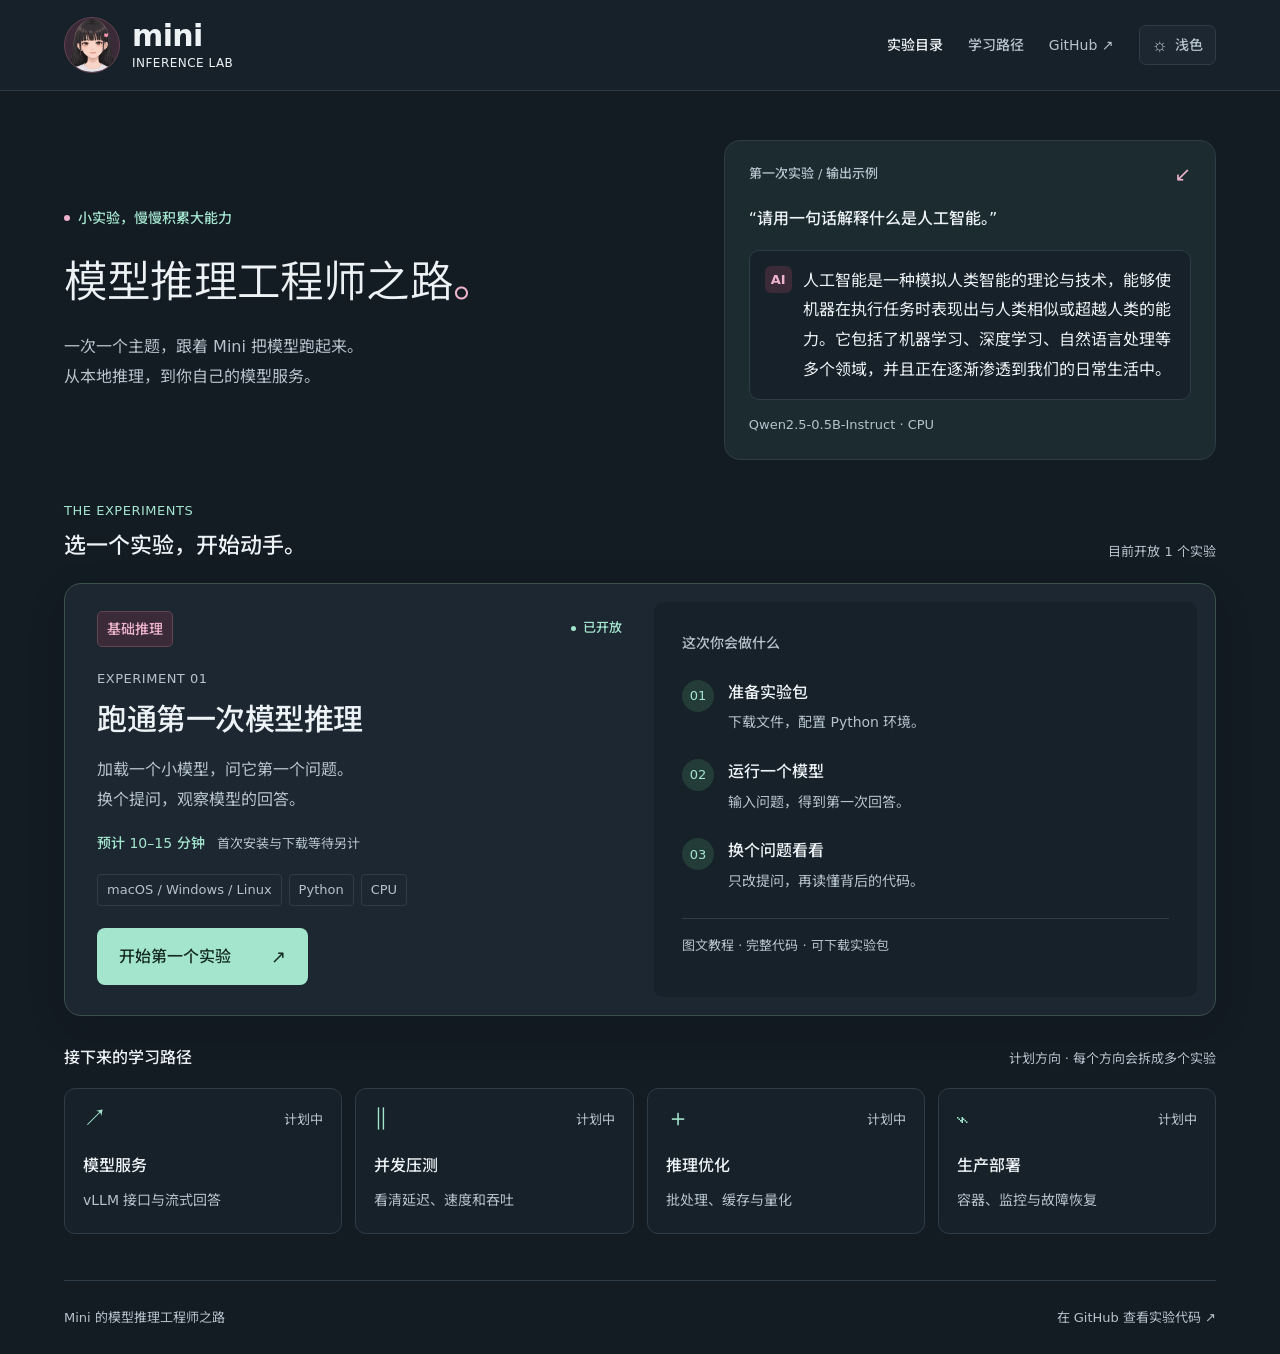
==== commit ebb96bcd: "Add synchronized platform commands and simplify Python setup" ====
--- a/docs/index.html
+++ b/docs/index.html
@@ -10,7 +10,7 @@
   <link rel="icon" href="assets/mini-head.png" type="image/png">
   <link rel="preload" href="assets/fonts/noto-sans-sc-lab.woff2" as="font" type="font/woff2" crossorigin>
   <script src="assets/theme.js?v=ef3ef90701ad"></script>
-  <link rel="stylesheet" href="assets/site.css?v=29868e59d296">
+  <link rel="stylesheet" href="assets/site.css?v=48295126fb41">
 </head>
 <body class="catalog-page">
   <a class="skip-link" href="#catalog">跳到实验目录</a>
@@ -46,7 +46,7 @@
           <h3>跑通第一次模型推理</h3>
           <p class="lesson-copy">加载一个小模型，问它第一个问题。<br>换个提问，观察模型的回答。</p>
           <p class="experiment-time"><strong>预计 10–15 分钟</strong><span>首次安装与下载等待另计</span></p>
-          <ul class="tags" aria-label="实验环境"><li>Mac · M 系列</li><li>Python 3.12</li><li>CPU</li></ul>
+          <ul class="tags" aria-label="实验环境"><li>macOS / Windows / Linux</li><li>Python</li><li>CPU</li></ul>
           <a class="button" href="1/">开始第一个实验 <span aria-hidden="true">↗</span></a>
         </div>
         <div class="lab-recipe">
--- a/docs/assets/site.css
+++ b/docs/assets/site.css
@@ -142,6 +142,13 @@
 .lesson-hero .eyebrow { color: var(--pink); margin-bottom: 16px; }
 .lesson-hero h1 { font-family: "Noto Sans SC", var(--font-sans); font-size: clamp(32px, 3.3vw, 44px); font-weight: 400; line-height: 1.5; letter-spacing: -.8px; margin: 0; text-wrap: balance; }
 .hero-description { color: var(--muted); font-size: 16px; line-height: 1.9; margin: 20px 0; }
+.platform-switcher { display: flex; flex-wrap: wrap; align-items: center; gap: 8px 14px; margin: 20px 0; }
+.platform-switcher[hidden] { display: none; }
+.platform-switcher > span { color: var(--muted); font-size: 14px; }
+.platform-options { display: inline-flex; gap: 3px; padding: 4px; border: 1px solid var(--line); border-radius: 9px; background: var(--surface-inset); }
+.platform-options button { border: 0; border-radius: 5px; background: transparent; color: var(--muted); padding: 7px 12px; min-height: 36px; font: 500 14px/1.5 var(--font-sans); }
+.platform-options button[aria-checked="true"] { color: var(--accent); background: var(--soft); box-shadow: inset 0 0 0 1px var(--feature-border); }
+.platform-options button:hover { color: var(--ink); }
 .hero-actions { display: flex; flex-wrap: wrap; align-items: center; gap: 16px 24px; margin-top: 24px; }
 .secondary-link { color: var(--accent); font-size: 14px; text-decoration: none; }
 .lesson-hero .tags { margin: 24px 0 0; }
@@ -172,6 +179,14 @@
 .code-toolbar { display: flex; align-items: center; justify-content: space-between; gap: 12px; padding: 12px 14px 0 22px; color: var(--muted); font-size: 13px; line-height: 1.7; letter-spacing: .04em; }
 .copy-button { color: var(--accent); background: var(--soft); border: 1px solid var(--feature-border); border-radius: 5px; padding: 5px 10px; font: 500 13px/1.5 var(--font-sans); letter-spacing: 0; min-width: 76px; }
 .copy-button:hover { border-color: var(--accent); }
+.platform-commands.is-tabbed .code-toolbar { padding-left: 14px; gap: 8px; }
+.platform-tabs { display: flex; gap: 3px; min-width: 0; }
+.platform-tabs button { border: 0; border-radius: 5px; padding: 6px 10px; min-height: 36px; color: var(--muted); background: transparent; font: 500 13px/1.5 var(--font-sans); letter-spacing: 0; }
+.platform-tabs button[aria-selected="true"] { color: var(--accent); background: var(--soft); box-shadow: inset 0 -2px var(--accent); }
+.platform-tabs button:hover { color: var(--ink); }
+.platform-commands.is-tabbed .platform-label { display: none; }
+.platform-commands.is-tabbed [role="tabpanel"] > p { margin: 0; padding: 0 22px 18px; color: var(--muted); font-size: 14px; line-height: 1.8; }
+.platform-commands.is-tabbed [role="tabpanel"][hidden] { display: none; }
 .tutorial table { border-collapse: collapse; width: 100%; margin: 24px 0; font-size: 14px; line-height: 1.85; }
 .tutorial th, .tutorial td { border-bottom: 1px solid var(--line); padding: 14px; text-align: left; vertical-align: top; }
 .tutorial th { font-weight: 500; background: var(--surface); }
@@ -262,6 +277,8 @@
   .tutorial details { padding-inline: 14px; }
   .code-toolbar { padding-left: 16px; }
   .code-block pre { padding-inline: 16px; }
+  .platform-tabs button { padding-inline: 6px; }
+  .platform-commands.is-tabbed [role="tabpanel"] > p { padding-inline: 16px; }
   .next-experiment h2 { font-size: 21px; }
   .next-experiment > span { font-size: 44px; }
 }
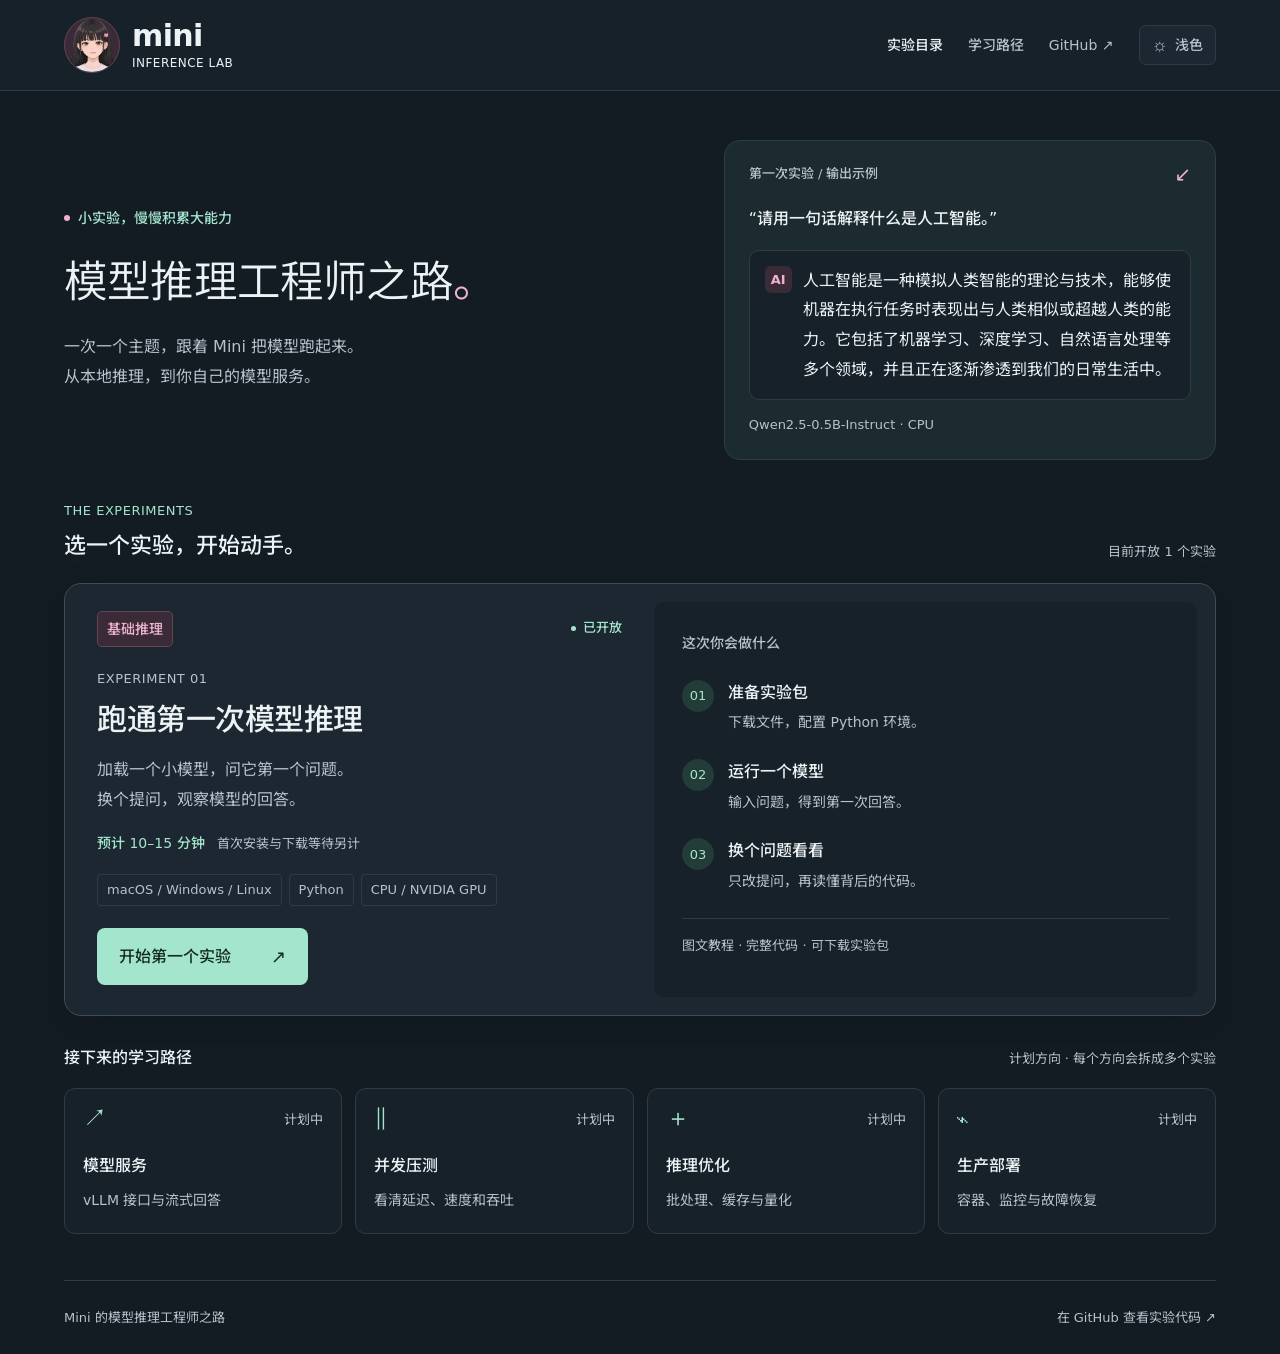
==== commit 3f24158a: "Add global CPU and CUDA device selection" ====
--- a/docs/index.html
+++ b/docs/index.html
@@ -10,7 +10,7 @@
   <link rel="icon" href="assets/mini-head.png" type="image/png">
   <link rel="preload" href="assets/fonts/noto-sans-sc-lab.woff2" as="font" type="font/woff2" crossorigin>
   <script src="assets/theme.js?v=ef3ef90701ad"></script>
-  <link rel="stylesheet" href="assets/site.css?v=48295126fb41">
+  <link rel="stylesheet" href="assets/site.css?v=a0bbc8e0f6f3">
 </head>
 <body class="catalog-page">
   <a class="skip-link" href="#catalog">跳到实验目录</a>
@@ -46,7 +46,7 @@
           <h3>跑通第一次模型推理</h3>
           <p class="lesson-copy">加载一个小模型，问它第一个问题。<br>换个提问，观察模型的回答。</p>
           <p class="experiment-time"><strong>预计 10–15 分钟</strong><span>首次安装与下载等待另计</span></p>
-          <ul class="tags" aria-label="实验环境"><li>macOS / Windows / Linux</li><li>Python</li><li>CPU</li></ul>
+          <ul class="tags" aria-label="实验环境"><li>macOS / Windows / Linux</li><li>Python</li><li>CPU / NVIDIA GPU</li></ul>
           <a class="button" href="1/">开始第一个实验 <span aria-hidden="true">↗</span></a>
         </div>
         <div class="lab-recipe">
--- a/docs/assets/site.css
+++ b/docs/assets/site.css
@@ -142,13 +142,13 @@
 .lesson-hero .eyebrow { color: var(--pink); margin-bottom: 16px; }
 .lesson-hero h1 { font-family: "Noto Sans SC", var(--font-sans); font-size: clamp(32px, 3.3vw, 44px); font-weight: 400; line-height: 1.5; letter-spacing: -.8px; margin: 0; text-wrap: balance; }
 .hero-description { color: var(--muted); font-size: 16px; line-height: 1.9; margin: 20px 0; }
-.platform-switcher { display: flex; flex-wrap: wrap; align-items: center; gap: 8px 14px; margin: 20px 0; }
-.platform-switcher[hidden] { display: none; }
-.platform-switcher > span { color: var(--muted); font-size: 14px; }
-.platform-options { display: inline-flex; gap: 3px; padding: 4px; border: 1px solid var(--line); border-radius: 9px; background: var(--surface-inset); }
-.platform-options button { border: 0; border-radius: 5px; background: transparent; color: var(--muted); padding: 7px 12px; min-height: 36px; font: 500 14px/1.5 var(--font-sans); }
-.platform-options button[aria-checked="true"] { color: var(--accent); background: var(--soft); box-shadow: inset 0 0 0 1px var(--feature-border); }
-.platform-options button:hover { color: var(--ink); }
+.platform-switcher, .device-switcher { display: flex; flex-wrap: wrap; align-items: center; gap: 8px 14px; margin: 20px 0; }
+.platform-switcher[hidden], .device-switcher[hidden] { display: none; }
+.platform-switcher > span, .device-switcher > span { color: var(--muted); font-size: 14px; }
+.platform-options, .device-options { display: inline-flex; gap: 3px; padding: 4px; border: 1px solid var(--line); border-radius: 9px; background: var(--surface-inset); }
+.platform-options button, .device-options button { border: 0; border-radius: 5px; background: transparent; color: var(--muted); padding: 7px 12px; min-height: 36px; font: 500 14px/1.5 var(--font-sans); }
+.platform-options button[aria-checked="true"], .device-options button[aria-checked="true"] { color: var(--accent); background: var(--soft); box-shadow: inset 0 0 0 1px var(--feature-border); }
+.platform-options button:hover, .device-options button:hover { color: var(--ink); }
 .hero-actions { display: flex; flex-wrap: wrap; align-items: center; gap: 16px 24px; margin-top: 24px; }
 .secondary-link { color: var(--accent); font-size: 14px; text-decoration: none; }
 .lesson-hero .tags { margin: 24px 0 0; }
@@ -177,16 +177,26 @@
 .code-block { margin: 22px 0; border: 1px solid var(--line); border-radius: 10px; background: var(--surface-inset); overflow: hidden; }
 .code-block pre { border: 0; border-radius: 0; margin: 0; padding-top: 16px; }
 .code-toolbar { display: flex; align-items: center; justify-content: space-between; gap: 12px; padding: 12px 14px 0 22px; color: var(--muted); font-size: 13px; line-height: 1.7; letter-spacing: .04em; }
-.copy-button { color: var(--accent); background: var(--soft); border: 1px solid var(--feature-border); border-radius: 5px; padding: 5px 10px; font: 500 13px/1.5 var(--font-sans); letter-spacing: 0; min-width: 76px; }
+.copy-button { display: inline-flex; align-items: center; justify-content: center; gap: 8px; color: var(--accent); background: var(--soft); border: 1px solid var(--feature-border); border-radius: 6px; padding: 7px 12px; font: 500 14px/1.5 var(--font-sans); letter-spacing: 0; min-width: 106px; min-height: 36px; flex-shrink: 0; }
 .copy-button:hover { border-color: var(--accent); }
-.platform-commands.is-tabbed .code-toolbar { padding-left: 14px; gap: 8px; }
-.platform-tabs { display: flex; gap: 3px; min-width: 0; }
-.platform-tabs button { border: 0; border-radius: 5px; padding: 6px 10px; min-height: 36px; color: var(--muted); background: transparent; font: 500 13px/1.5 var(--font-sans); letter-spacing: 0; }
-.platform-tabs button[aria-selected="true"] { color: var(--accent); background: var(--soft); box-shadow: inset 0 -2px var(--accent); }
-.platform-tabs button:hover { color: var(--ink); }
-.platform-commands.is-tabbed .platform-label { display: none; }
-.platform-commands.is-tabbed [role="tabpanel"] > p { margin: 0; padding: 0 22px 18px; color: var(--muted); font-size: 14px; line-height: 1.8; }
-.platform-commands.is-tabbed [role="tabpanel"][hidden] { display: none; }
+.copy-icon { position: relative; display: inline-block; width: 15px; height: 16px; flex: 0 0 auto; }
+.copy-icon::before, .copy-icon::after { content: ""; position: absolute; width: 9px; height: 11px; border: 1.5px solid currentColor; border-radius: 2px; }
+.copy-icon::before { left: 0; top: 0; border-right: 0; border-bottom: 0; }
+.copy-icon::after { right: 0; bottom: 0; }
+.command-block { color-scheme: dark; background: #0c141c; border-color: #344956; box-shadow: 0 8px 24px #0810171a; }
+.command-block .code-toolbar { padding: 12px 16px; background: #18242e; border-bottom: 1px solid #344956; color: #bac9d5; letter-spacing: 0; gap: 12px; }
+.terminal-title { display: inline-flex; align-items: center; gap: 10px; min-width: 0; font-size: 13px; line-height: 1.5; }
+.terminal-icon { color: #a4e5ce; font: 500 16px/1 var(--font-mono); flex-shrink: 0; }
+.command-block .copy-button { background: #a4e5ce; border-color: #a4e5ce; color: #152b23; }
+.command-block .copy-button:hover { background: #c2f1df; border-color: #c2f1df; }
+.command-block .copy-button:focus-visible { outline-color: #edb3cb; }
+.command-block pre { background: #0c141c; color: #eaf1f6; padding: 20px 22px; font-size: 15px; line-height: 1.9; }
+.command-line::before { content: attr(data-prompt); display: inline-block; width: 36px; color: #8196a7; user-select: none; }
+.command-name { color: #a4e5ce; }
+.platform-commands.is-enhanced .platform-label { display: none; }
+.platform-commands.is-enhanced > [data-platforms] > p { margin: 0; padding: 0 22px 18px; color: #bac9d5; font-size: 14px; line-height: 1.8; }
+.platform-commands.is-enhanced > [data-platforms] > p code { color: #a4e5ce; background: #18242e; }
+.tutorial [data-platforms][hidden], .tutorial [data-devices][hidden] { display: none; }
 .tutorial table { border-collapse: collapse; width: 100%; margin: 24px 0; font-size: 14px; line-height: 1.85; }
 .tutorial th, .tutorial td { border-bottom: 1px solid var(--line); padding: 14px; text-align: left; vertical-align: top; }
 .tutorial th { font-weight: 500; background: var(--surface); }
@@ -277,8 +287,9 @@
   .tutorial details { padding-inline: 14px; }
   .code-toolbar { padding-left: 16px; }
   .code-block pre { padding-inline: 16px; }
-  .platform-tabs button { padding-inline: 6px; }
-  .platform-commands.is-tabbed [role="tabpanel"] > p { padding-inline: 16px; }
+  .command-block .code-toolbar { padding-inline: 14px; }
+  .terminal-title { gap: 7px; }
+  .platform-commands.is-enhanced > [data-platforms] > p { padding-inline: 16px; }
   .next-experiment h2 { font-size: 21px; }
   .next-experiment > span { font-size: 44px; }
 }
